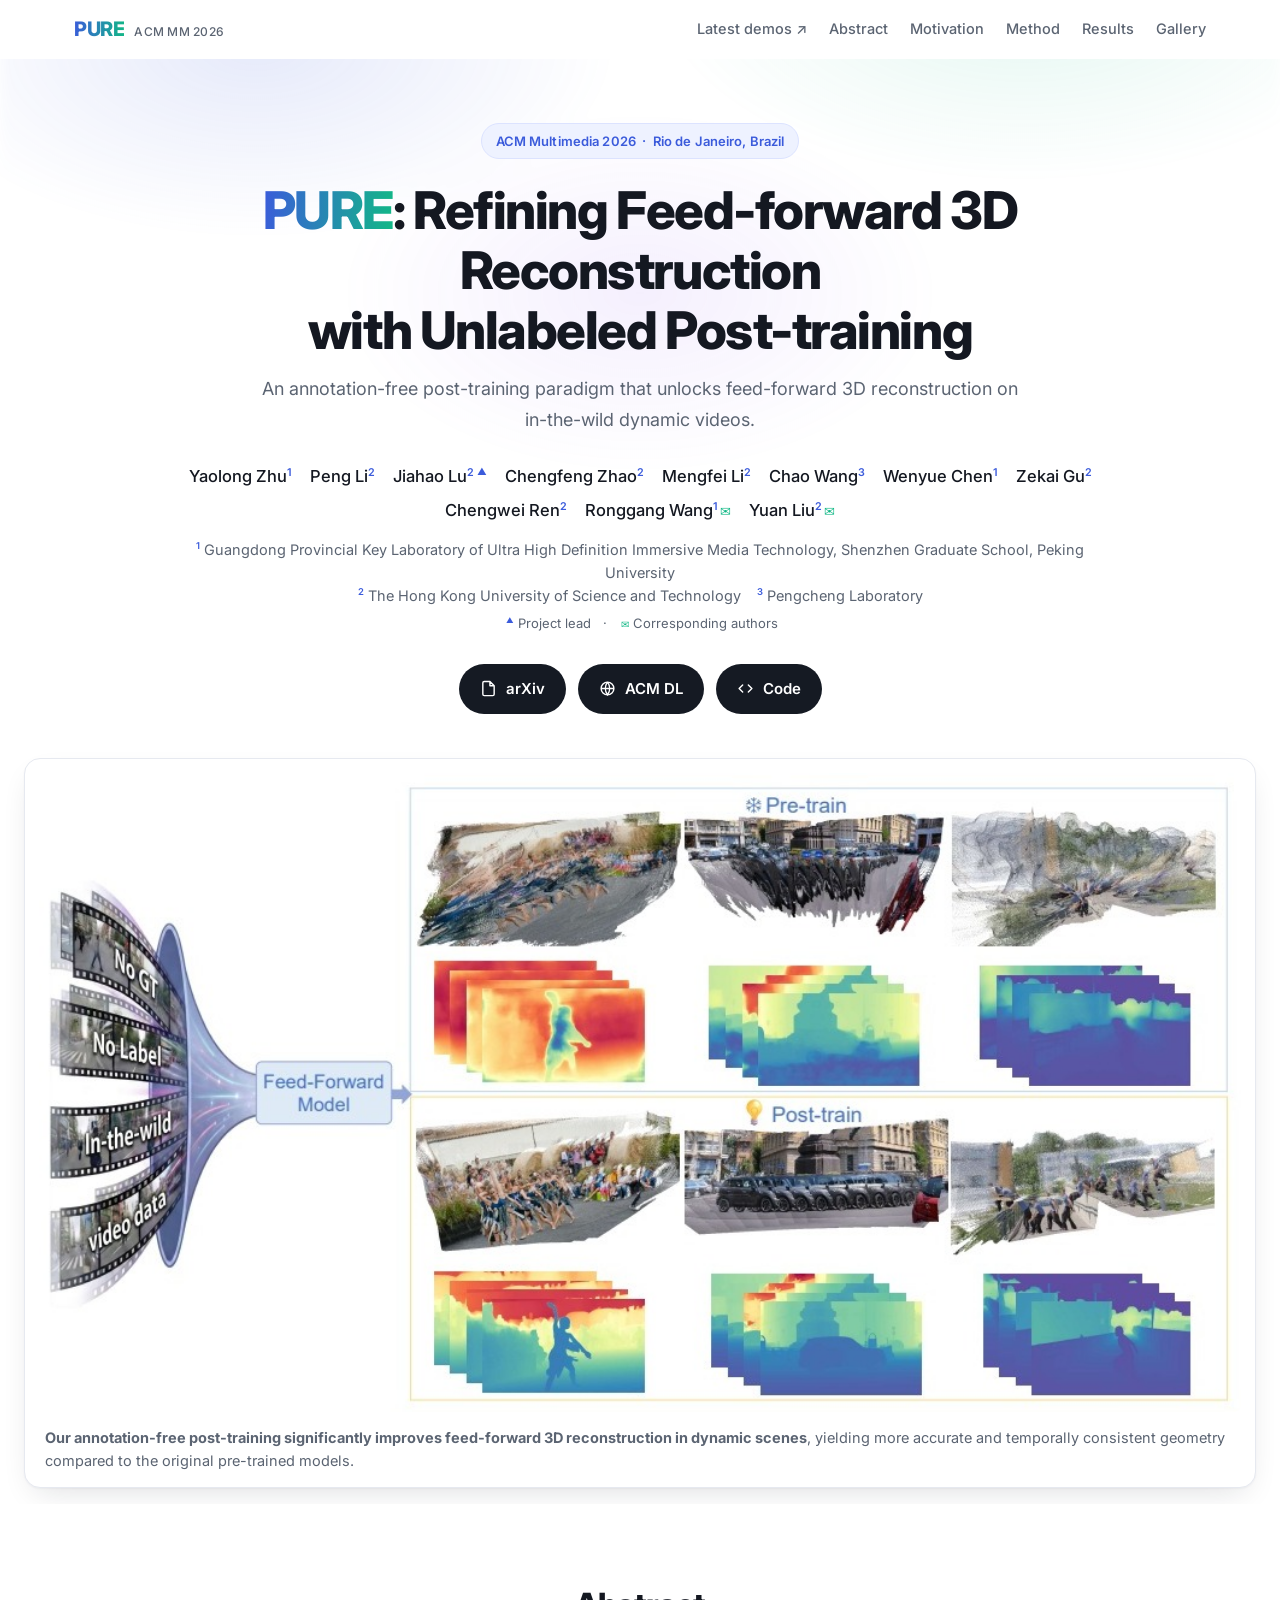
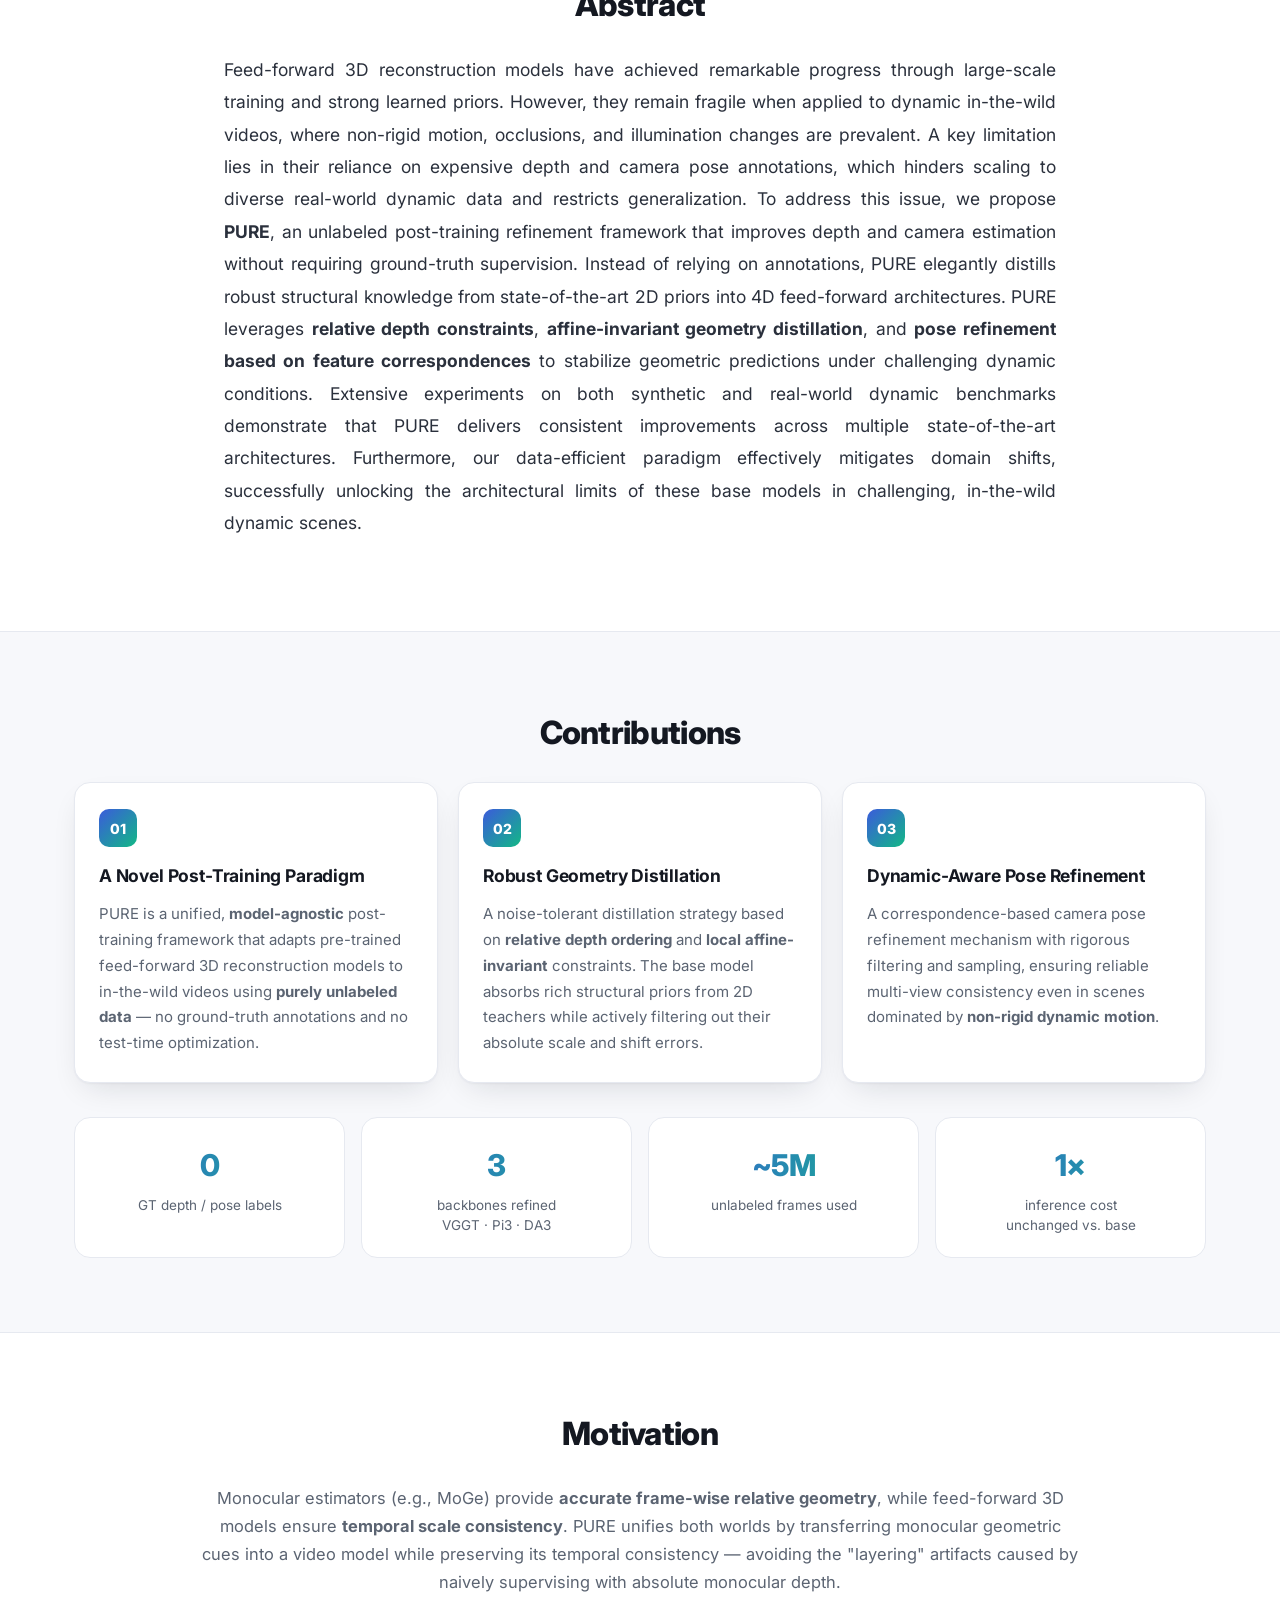
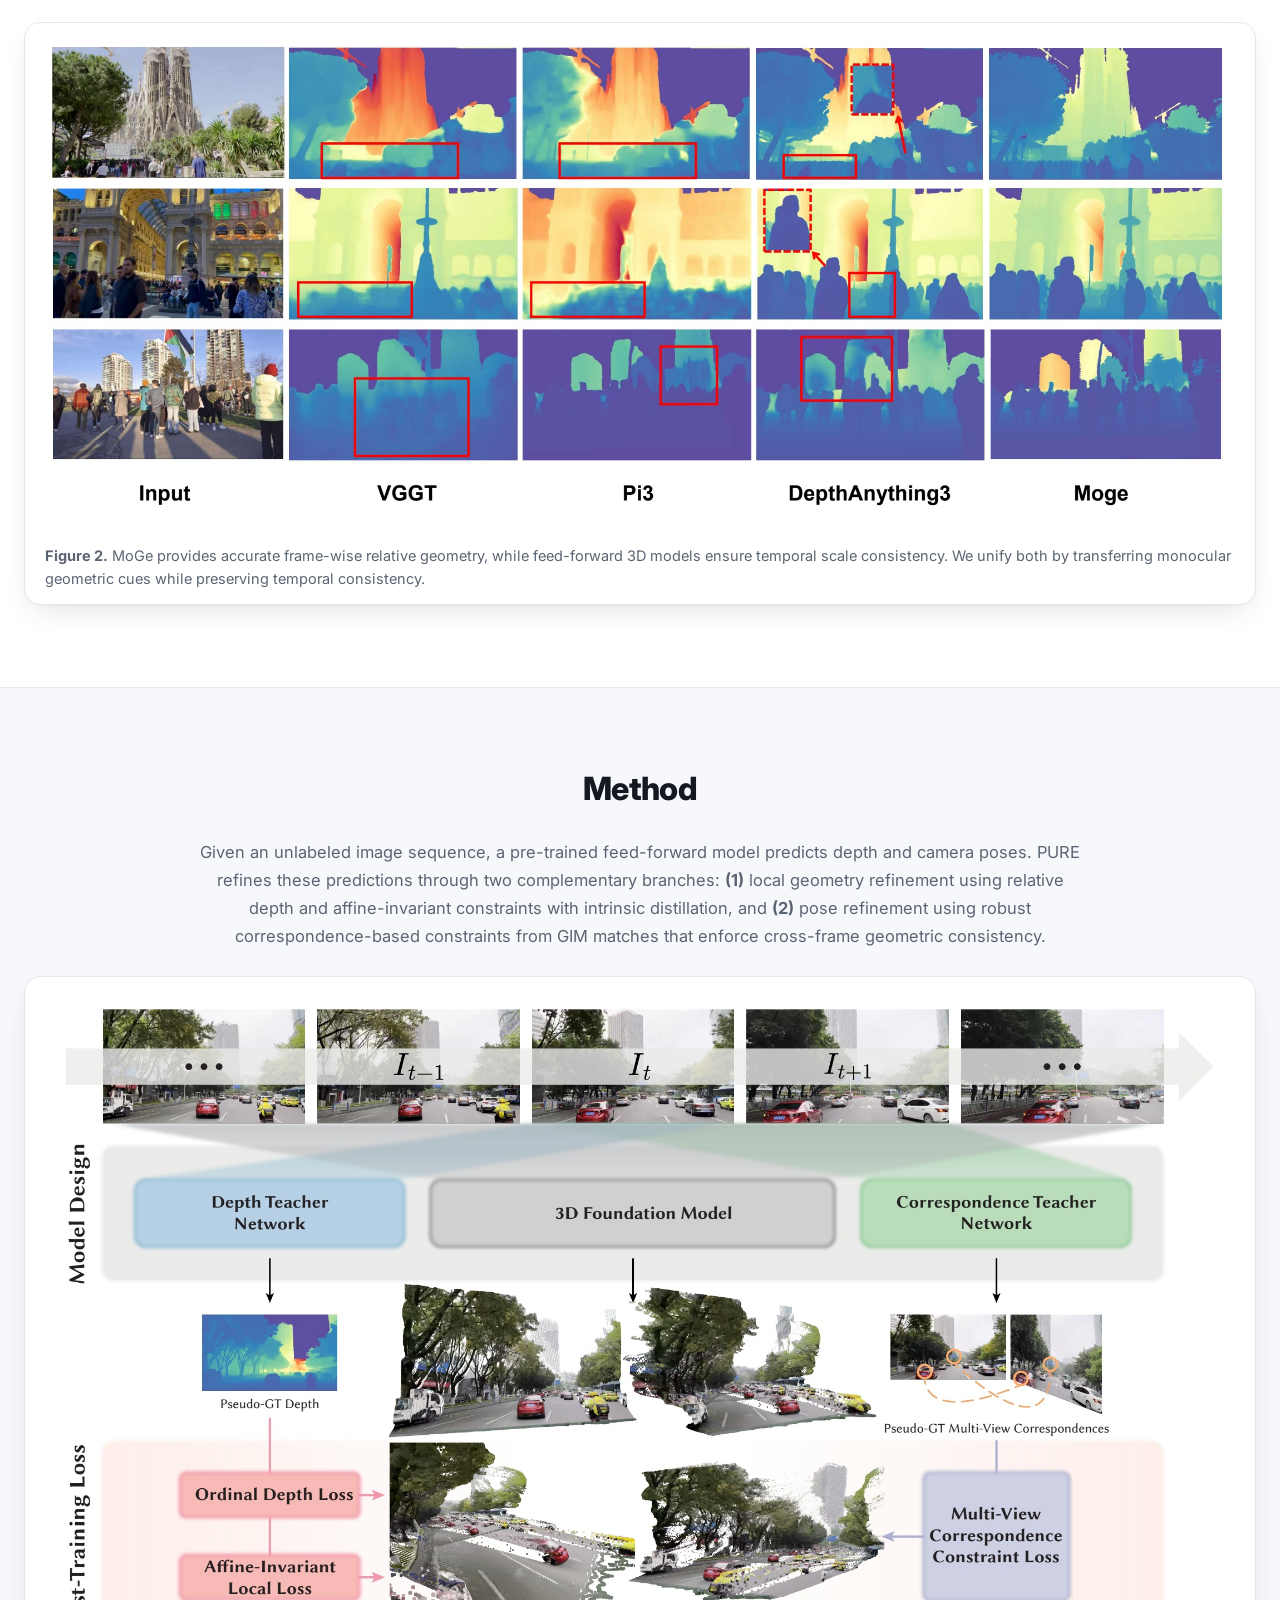
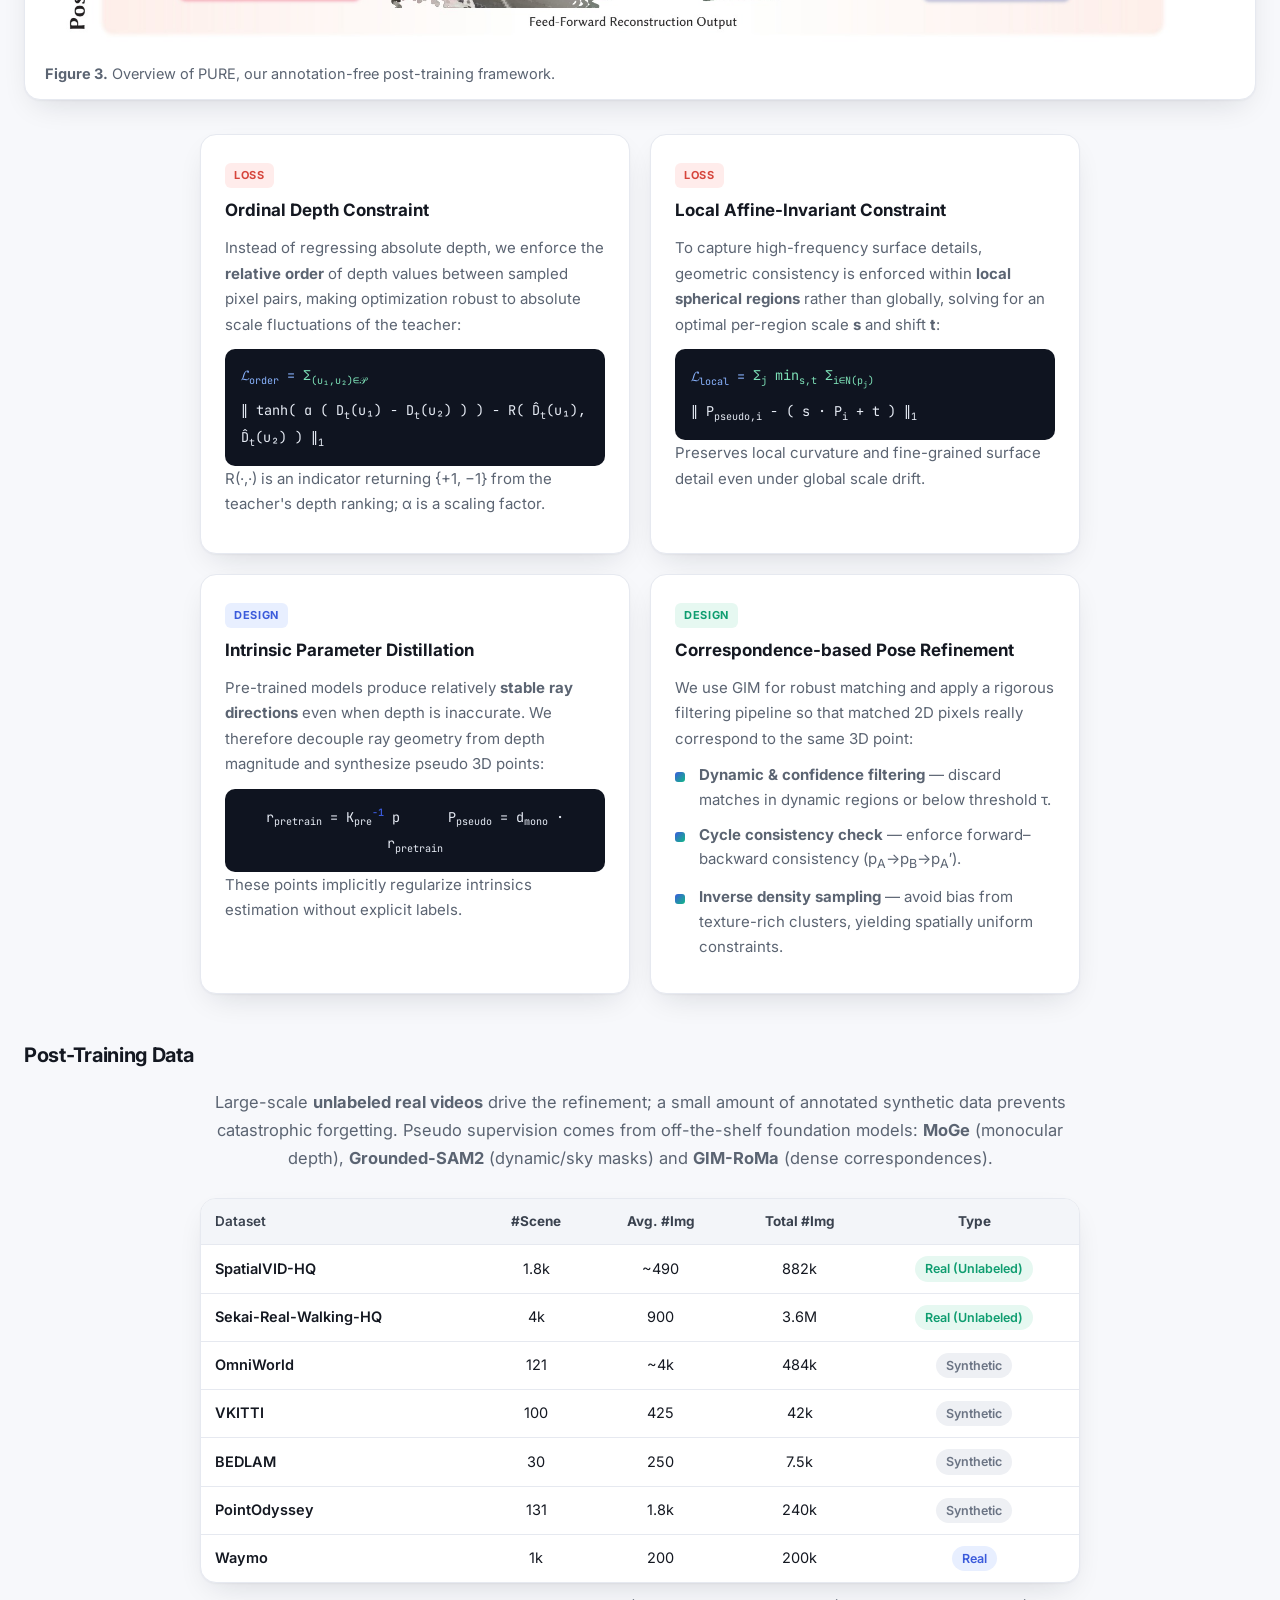
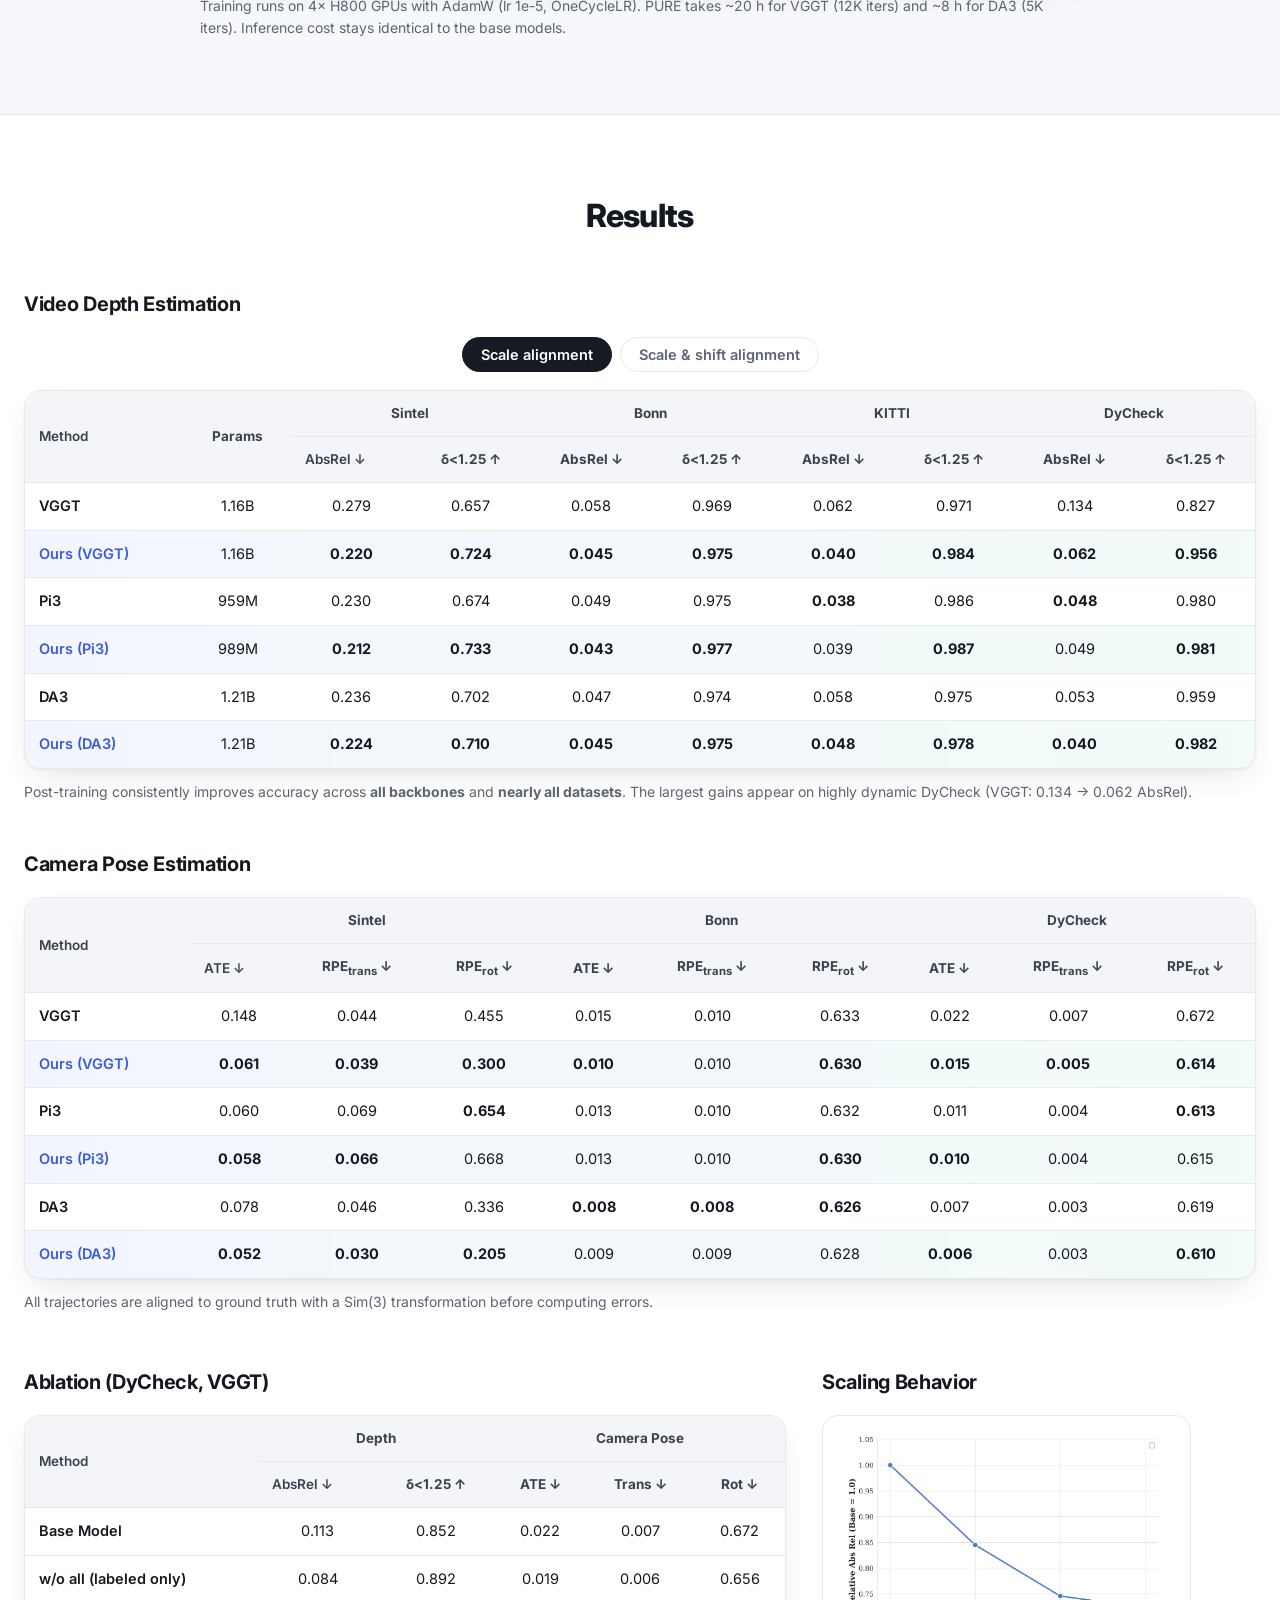
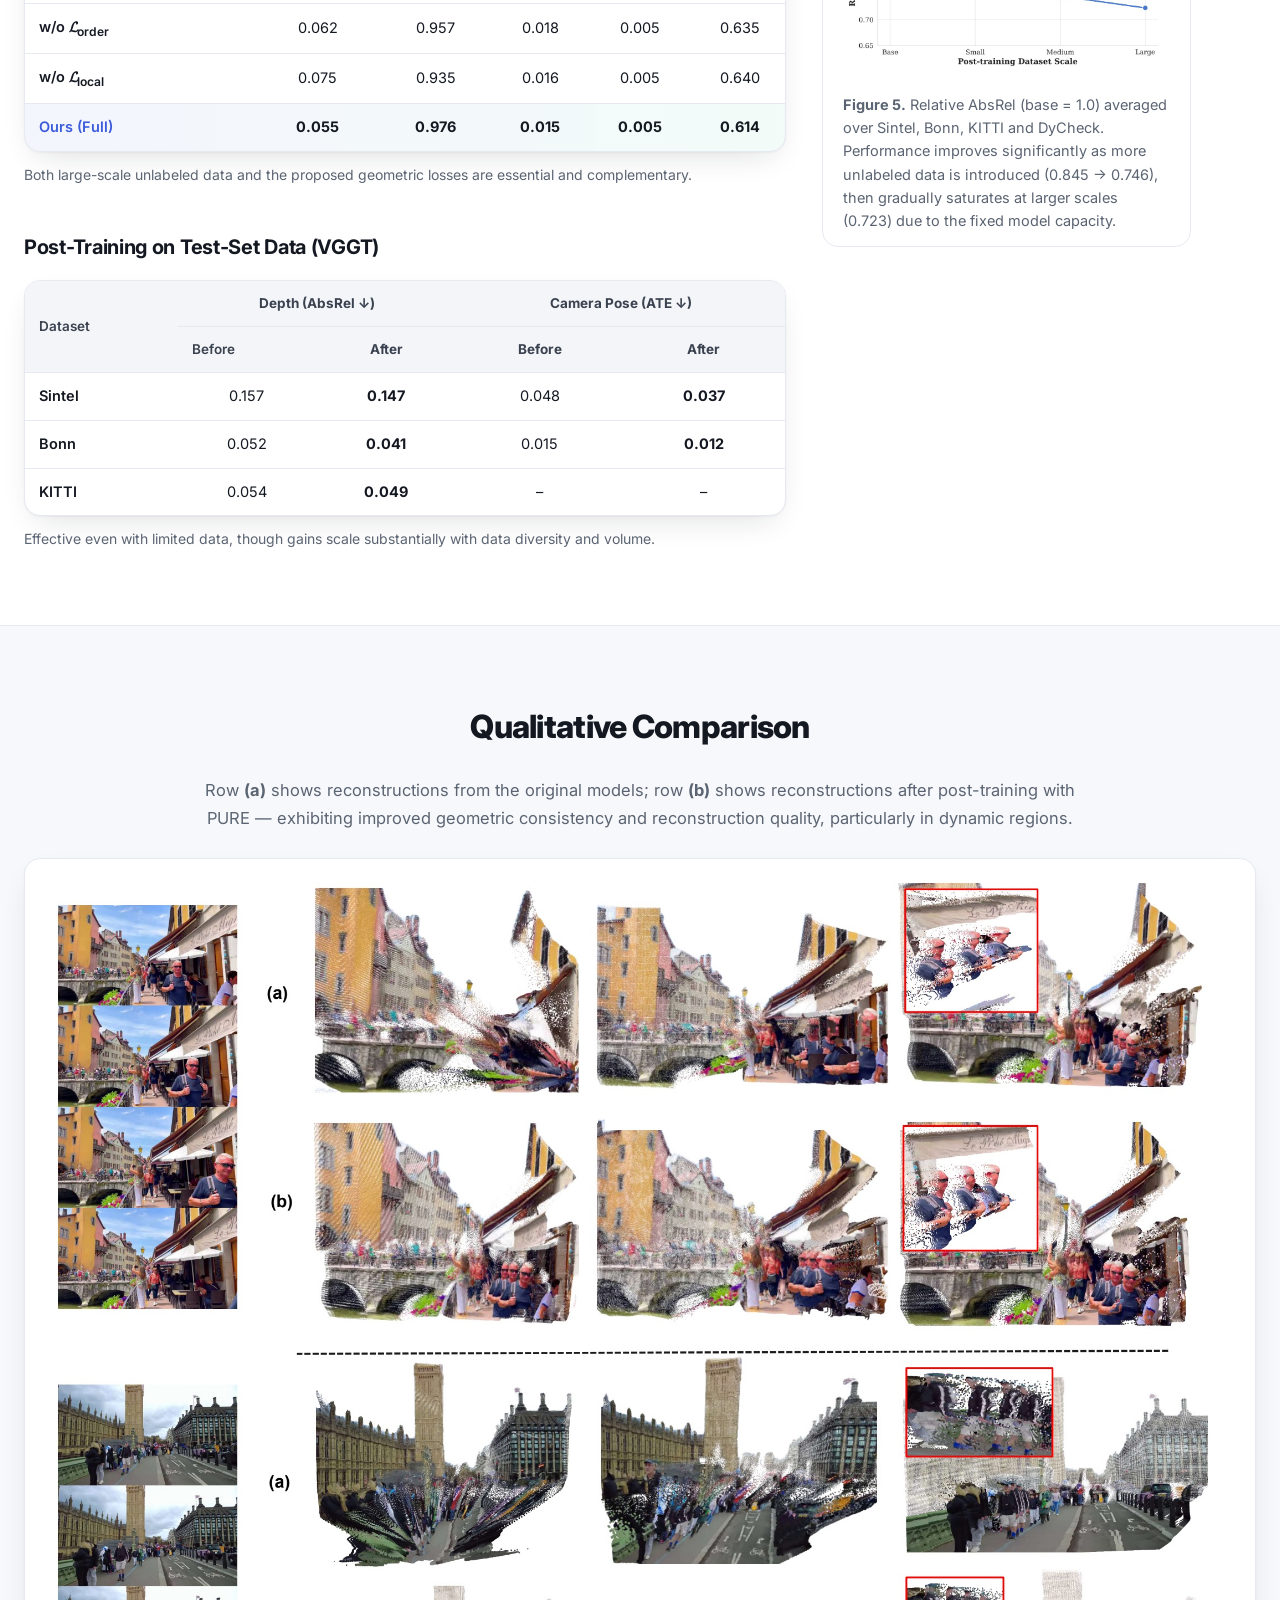
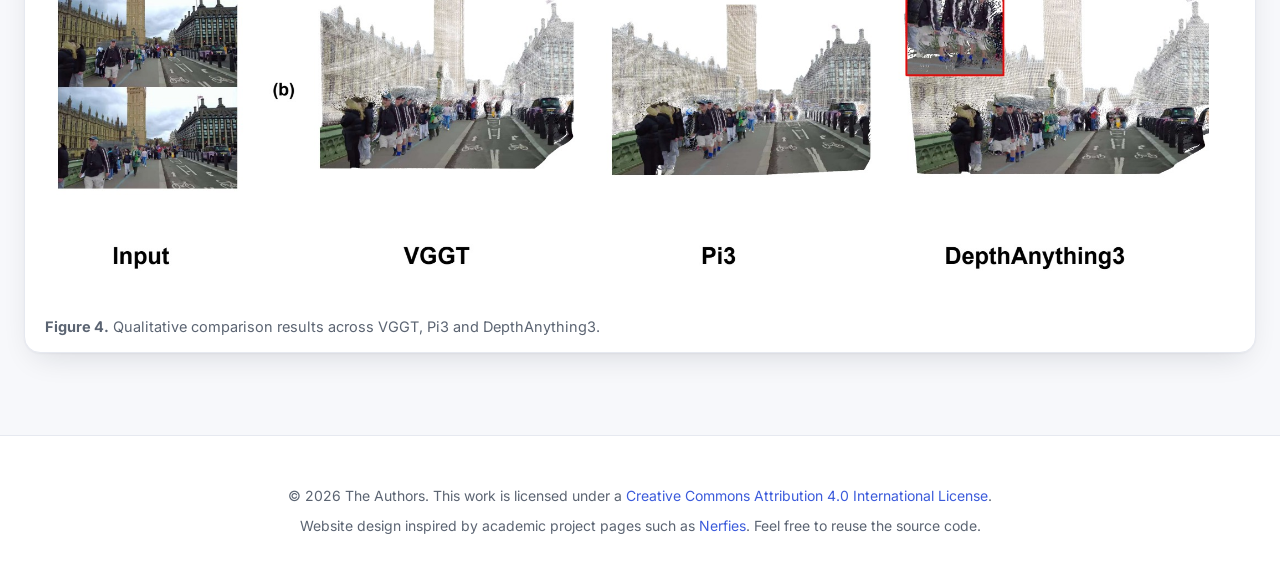
==== paper.html @ 15602527 "Refresh project page with method film and reconstruction demos" ====
<!DOCTYPE html>
<html lang="en">
<head>
<meta charset="utf-8">
<meta name="viewport" content="width=device-width, initial-scale=1">
<title>PURE: Refining Feed-forward 3D Reconstruction with Unlabeled Post-training</title>
<meta name="description" content="PURE is an annotation-free post-training framework that refines feed-forward 3D reconstruction models (VGGT, Pi3, DepthAnything3) on unlabeled in-the-wild dynamic videos. ACM MM 2026.">
<meta name="keywords" content="3D reconstruction, feed-forward, post-training, unsupervised, video depth, camera pose, VGGT, Pi3, DepthAnything3, ACM MM 2026">
<meta name="author" content="Yaolong Zhu et al.">

<meta property="og:title" content="PURE: Refining Feed-forward 3D Reconstruction with Unlabeled Post-training">
<meta property="og:description" content="Annotation-free post-training that unlocks feed-forward 3D reconstruction in the wild. ACM MM 2026.">
<meta property="og:image" content="static/images/teaser.jpg">
<meta property="og:type" content="website">
<meta name="twitter:card" content="summary_large_image">
<meta name="twitter:image" content="static/images/teaser.jpg">

<link rel="icon" href="data:image/svg+xml,<svg xmlns='http://www.w3.org/2000/svg' viewBox='0 0 100 100'><text y='.9em' font-size='90'>🧊</text></svg>">
<link rel="preconnect" href="https://fonts.googleapis.com">
<link rel="preconnect" href="https://fonts.gstatic.com" crossorigin>
<link href="https://fonts.googleapis.com/css2?family=Inter:wght@400;500;600;700;800&family=JetBrains+Mono:wght@400;500&display=swap" rel="stylesheet">
<link rel="stylesheet" href="static/css/style.css">
</head>
<body>

<header class="nav" id="nav">
  <div class="nav-inner">
    <a class="nav-brand" href="index.html"><span class="logo">PURE</span><span class="nav-venue">ACM MM 2026</span></a>
    <nav class="nav-links">
      <a href="index.html">Latest demos ↗</a>
      <a href="#abstract">Abstract</a>
      <a href="#motivation">Motivation</a>
      <a href="#method">Method</a>
      <a href="#results">Results</a>
      <a href="#gallery">Gallery</a>
    </nav>
    <button class="nav-toggle" id="navToggle" aria-label="Menu">
      <svg viewBox="0 0 24 24" width="22" height="22"><path d="M3 6h18M3 12h18M3 18h18" stroke="currentColor" stroke-width="2" stroke-linecap="round" fill="none"/></svg>
    </button>
  </div>
</header>

<main id="top">

<!-- ============ HERO ============ -->
<section class="hero">
  <div class="hero-bg" aria-hidden="true"></div>
  <div class="container">
    <div class="badge">ACM Multimedia 2026 &nbsp;·&nbsp; Rio de Janeiro, Brazil</div>
    <h1 class="title">
      <span class="title-accent">PURE</span>: Refining Feed-forward 3D Reconstruction<br class="d-md">
      with Unlabeled Post-training
    </h1>
    <p class="subtitle">An annotation-free post-training paradigm that unlocks feed-forward 3D reconstruction on in-the-wild dynamic videos.</p>

    <div class="authors">
      <span class="author"><a href="mailto:yaolongzhu25@stu.pku.edu.cn">Yaolong Zhu</a><sup>1</sup></span>
      <span class="author">Peng Li<sup>2</sup></span>
      <span class="author">Jiahao Lu<sup>2</sup><span class="lead-mark">▲</span></span>
      <span class="author">Chengfeng Zhao<sup>2</sup></span>
      <span class="author">Mengfei Li<sup>2</sup></span>
      <span class="author">Chao Wang<sup>3</sup></span>
      <span class="author">Wenyue Chen<sup>1</sup></span>
      <span class="author">Zekai Gu<sup>2</sup></span>
      <span class="author">Chengwei Ren<sup>2</sup></span>
      <span class="author">Ronggang Wang<sup>1</sup><span class="corr">✉</span></span>
      <span class="author">Yuan Liu<sup>2</sup><span class="corr">✉</span></span>
    </div>

    <div class="affiliations">
      <div><sup>1</sup> Guangdong Provincial Key Laboratory of Ultra High Definition Immersive Media Technology, Shenzhen Graduate School, Peking University</div>
      <div><sup>2</sup> The Hong Kong University of Science and Technology &nbsp;&nbsp; <sup>3</sup> Pengcheng Laboratory</div>
      <div class="corr-note"><span class="lead-mark">▲</span> Project lead &nbsp;&nbsp;·&nbsp;&nbsp; <span class="corr">✉</span> Corresponding authors</div>
    </div>

    <div class="buttons">
      <a class="btn btn-dark" href="https://arxiv.org/abs/2610.14698" target="_blank" rel="noopener">
        <svg viewBox="0 0 24 24" class="ic"><path d="M14 2H6a2 2 0 0 0-2 2v16a2 2 0 0 0 2 2h12a2 2 0 0 0 2-2V8z M14 2v6h6" fill="none" stroke="currentColor" stroke-width="2" stroke-linejoin="round"/></svg>
        arXiv
      </a>
      <a class="btn btn-dark" href="https://doi.org/10.1145/3767308.3836296" target="_blank" rel="noopener">
        <svg viewBox="0 0 24 24" class="ic"><circle cx="12" cy="12" r="9" fill="none" stroke="currentColor" stroke-width="2"/><path d="M3 12h18M12 3a15 15 0 0 1 0 18a15 15 0 0 1 0-18" fill="none" stroke="currentColor" stroke-width="2"/></svg>
        ACM DL
      </a>
      <a class="btn btn-dark" href="https://github.com/IGL-HKUST/PURE" target="_blank" rel="noopener">
        <svg viewBox="0 0 24 24" class="ic"><path d="M8 17l-5-5 5-5M16 7l5 5-5 5" fill="none" stroke="currentColor" stroke-width="2" stroke-linecap="round" stroke-linejoin="round"/></svg>
        Code
      </a>
    </div>
  </div>

  <div class="container container-wide">
    <figure class="figure zoomable">
      <img src="static/images/teaser.jpg" alt="PURE teaser: pre-train vs post-train reconstruction quality" loading="eager">
      <figcaption><b>Our annotation-free post-training significantly improves feed-forward 3D reconstruction in dynamic scenes</b>, yielding more accurate and temporally consistent geometry compared to the original pre-trained models.</figcaption>
    </figure>
  </div>
</section>

<!-- ============ ABSTRACT ============ -->
<section class="section" id="abstract">
  <div class="container container-narrow">
    <h2 class="section-title">Abstract</h2>
    <p class="abstract">
      Feed-forward 3D reconstruction models have achieved remarkable progress through large-scale training and strong learned priors.
      However, they remain fragile when applied to dynamic in-the-wild videos, where non-rigid motion, occlusions, and illumination changes are prevalent.
      A key limitation lies in their reliance on expensive depth and camera pose annotations, which hinders scaling to diverse real-world dynamic data and restricts generalization.
      To address this issue, we propose <b>PURE</b>, an unlabeled post-training refinement framework that improves depth and camera estimation without requiring ground-truth supervision.
      Instead of relying on annotations, PURE elegantly distills robust structural knowledge from state-of-the-art 2D priors into 4D feed-forward architectures.
      PURE leverages <b>relative depth constraints</b>, <b>affine-invariant geometry distillation</b>, and <b>pose refinement based on feature correspondences</b> to stabilize geometric predictions under challenging dynamic conditions.
      Extensive experiments on both synthetic and real-world dynamic benchmarks demonstrate that PURE delivers consistent improvements across multiple state-of-the-art architectures.
      Furthermore, our data-efficient paradigm effectively mitigates domain shifts, successfully unlocking the architectural limits of these base models in challenging, in-the-wild dynamic scenes.
    </p>
  </div>
</section>

<!-- ============ HIGHLIGHTS ============ -->
<section class="section section-alt">
  <div class="container">
    <h2 class="section-title">Contributions</h2>
    <div class="cards">
      <div class="card">
        <div class="card-ic">01</div>
        <h3>A Novel Post-Training Paradigm</h3>
        <p>PURE is a unified, <b>model-agnostic</b> post-training framework that adapts pre-trained feed-forward 3D reconstruction models to in-the-wild videos using <b>purely unlabeled data</b> — no ground-truth annotations and no test-time optimization.</p>
      </div>
      <div class="card">
        <div class="card-ic">02</div>
        <h3>Robust Geometry Distillation</h3>
        <p>A noise-tolerant distillation strategy based on <b>relative depth ordering</b> and <b>local affine-invariant</b> constraints. The base model absorbs rich structural priors from 2D teachers while actively filtering out their absolute scale and shift errors.</p>
      </div>
      <div class="card">
        <div class="card-ic">03</div>
        <h3>Dynamic-Aware Pose Refinement</h3>
        <p>A correspondence-based camera pose refinement mechanism with rigorous filtering and sampling, ensuring reliable multi-view consistency even in scenes dominated by <b>non-rigid dynamic motion</b>.</p>
      </div>
    </div>

    <div class="stats">
      <div class="stat"><div class="stat-num">0</div><div class="stat-lbl">GT depth / pose labels</div></div>
      <div class="stat"><div class="stat-num">3</div><div class="stat-lbl">backbones refined<br><span class="muted">VGGT · Pi3 · DA3</span></div></div>
      <div class="stat"><div class="stat-num">~5M</div><div class="stat-lbl">unlabeled frames used</div></div>
      <div class="stat"><div class="stat-num">1×</div><div class="stat-lbl">inference cost<br><span class="muted">unchanged vs. base</span></div></div>
    </div>
  </div>
</section>

<!-- ============ MOTIVATION ============ -->
<section class="section" id="motivation">
  <div class="container container-wide">
    <h2 class="section-title">Motivation</h2>
    <p class="lead container-narrow">
      Monocular estimators (e.g., MoGe) provide <b>accurate frame-wise relative geometry</b>, while feed-forward 3D models ensure <b>temporal scale consistency</b>.
      PURE unifies both worlds by transferring monocular geometric cues into a video model while preserving its temporal consistency —
      avoiding the "layering" artifacts caused by naively supervising with absolute monocular depth.
    </p>
    <figure class="figure zoomable">
      <img src="static/images/motivation.jpg" alt="Comparison of frame-wise geometry from MoGe and feed-forward models" loading="lazy">
      <figcaption><b>Figure 2.</b> MoGe provides accurate frame-wise relative geometry, while feed-forward 3D models ensure temporal scale consistency. We unify both by transferring monocular geometric cues while preserving temporal consistency.</figcaption>
    </figure>
  </div>
</section>

<!-- ============ METHOD ============ -->
<section class="section section-alt" id="method">
  <div class="container container-wide">
    <h2 class="section-title">Method</h2>
    <p class="lead container-narrow">
      Given an unlabeled image sequence, a pre-trained feed-forward model predicts depth and camera poses.
      PURE refines these predictions through two complementary branches: <b>(1)</b> local geometry refinement using relative depth and
      affine-invariant constraints with intrinsic distillation, and <b>(2)</b> pose refinement using robust correspondence-based
      constraints from GIM matches that enforce cross-frame geometric consistency.
    </p>
    <figure class="figure zoomable">
      <img src="static/images/pipeline.jpg" alt="PURE framework overview" loading="lazy">
      <figcaption><b>Figure 3.</b> Overview of PURE, our annotation-free post-training framework.</figcaption>
    </figure>

    <div class="method-grid container-narrow">
      <div class="mbox">
        <div class="mtag mtag-red">Loss</div>
        <h3>Ordinal Depth Constraint</h3>
        <p>Instead of regressing absolute depth, we enforce the <b>relative order</b> of depth values between sampled pixel pairs, making optimization robust to absolute scale fluctuations of the teacher:</p>
        <div class="eq">
          <span class="eq-l">𝓛<sub>order</sub> =</span>
          <span class="eq-sum">Σ<sub>(u₁,u₂)∈𝒫</sub></span>
          <span class="eq-b">‖ tanh( α ( D<sub>t</sub>(u₁) − D<sub>t</sub>(u₂) ) ) − R( D̂<sub>t</sub>(u₁), D̂<sub>t</sub>(u₂) ) ‖<sub>1</sub></span>
        </div>
        <p class="note">R(·,·) is an indicator returning {+1, −1} from the teacher's depth ranking; α is a scaling factor.</p>
      </div>

      <div class="mbox">
        <div class="mtag mtag-red">Loss</div>
        <h3>Local Affine-Invariant Constraint</h3>
        <p>To capture high-frequency surface details, geometric consistency is enforced within <b>local spherical regions</b> rather than globally, solving for an optimal per-region scale <b>s</b> and shift <b>t</b>:</p>
        <div class="eq">
          <span class="eq-l">𝓛<sub>local</sub> =</span>
          <span class="eq-sum">Σ<sub>j</sub> min<sub>s,t</sub> Σ<sub>i∈N(p<sub>j</sub>)</sub></span>
          <span class="eq-b">‖ P<sub>pseudo,i</sub> − ( s · P<sub>i</sub> + t ) ‖<sub>1</sub></span>
        </div>
        <p class="note">Preserves local curvature and fine-grained surface detail even under global scale drift.</p>
      </div>

      <div class="mbox">
        <div class="mtag mtag-blue">Design</div>
        <h3>Intrinsic Parameter Distillation</h3>
        <p>Pre-trained models produce relatively <b>stable ray directions</b> even when depth is inaccurate. We therefore decouple ray geometry from depth magnitude and synthesize pseudo 3D points:</p>
        <div class="eq eq-center">
          <span>r<sub>pretrain</sub> = K<sub>pre</sub><sup>−1</sup> p &nbsp;&nbsp;&nbsp;&nbsp; P<sub>pseudo</sub> = d<sub>mono</sub> · r<sub>pretrain</sub></span>
        </div>
        <p class="note">These points implicitly regularize intrinsics estimation without explicit labels.</p>
      </div>

      <div class="mbox">
        <div class="mtag mtag-green">Design</div>
        <h3>Correspondence-based Pose Refinement</h3>
        <p>We use GIM for robust matching and apply a rigorous filtering pipeline so that matched 2D pixels really correspond to the same 3D point:</p>
        <ul class="ticks">
          <li><b>Dynamic &amp; confidence filtering</b> — discard matches in dynamic regions or below threshold τ.</li>
          <li><b>Cycle consistency check</b> — enforce forward–backward consistency (p<sub>A</sub>→p<sub>B</sub>→p<sub>A</sub>′).</li>
          <li><b>Inverse density sampling</b> — avoid bias from texture-rich clusters, yielding spatially uniform constraints.</li>
        </ul>
      </div>
    </div>

    <h3 class="sub-title container-narrow">Post-Training Data</h3>
    <p class="lead container-narrow">Large-scale <b>unlabeled real videos</b> drive the refinement; a small amount of annotated synthetic data prevents catastrophic forgetting. Pseudo supervision comes from off-the-shelf foundation models: <b>MoGe</b> (monocular depth), <b>Grounded-SAM2</b> (dynamic/sky masks) and <b>GIM-RoMa</b> (dense correspondences).</p>
    <div class="table-wrap container-narrow">
      <table class="tbl">
        <thead><tr><th>Dataset</th><th>#Scene</th><th>Avg. #Img</th><th>Total #Img</th><th>Type</th></tr></thead>
        <tbody>
          <tr><td>SpatialVID-HQ</td><td>1.8k</td><td>~490</td><td>882k</td><td><span class="pill pill-green">Real (Unlabeled)</span></td></tr>
          <tr><td>Sekai-Real-Walking-HQ</td><td>4k</td><td>900</td><td>3.6M</td><td><span class="pill pill-green">Real (Unlabeled)</span></td></tr>
          <tr><td>OmniWorld</td><td>121</td><td>~4k</td><td>484k</td><td><span class="pill">Synthetic</span></td></tr>
          <tr><td>VKITTI</td><td>100</td><td>425</td><td>42k</td><td><span class="pill">Synthetic</span></td></tr>
          <tr><td>BEDLAM</td><td>30</td><td>250</td><td>7.5k</td><td><span class="pill">Synthetic</span></td></tr>
          <tr><td>PointOdyssey</td><td>131</td><td>1.8k</td><td>240k</td><td><span class="pill">Synthetic</span></td></tr>
          <tr><td>Waymo</td><td>1k</td><td>200</td><td>200k</td><td><span class="pill pill-blue">Real</span></td></tr>
        </tbody>
      </table>
    </div>
    <p class="note container-narrow">Training runs on 4× H800 GPUs with AdamW (lr 1e-5, OneCycleLR). PURE takes ~20 h for VGGT (12K iters) and ~8 h for DA3 (5K iters). Inference cost stays identical to the base models.</p>
  </div>
</section>

<!-- ============ RESULTS ============ -->
<section class="section" id="results">
  <div class="container container-wide">
    <h2 class="section-title">Results</h2>

    <h3 class="sub-title">Video Depth Estimation</h3>
    <div class="tabs" role="tablist">
      <button class="tab active" data-target="tab-scale" role="tab">Scale alignment</button>
      <button class="tab" data-target="tab-scaleshift" role="tab">Scale &amp; shift alignment</button>
    </div>

    <div class="table-wrap tabpanel active" id="tab-scale">
      <table class="tbl tbl-res">
        <thead>
          <tr><th rowspan="2">Method</th><th rowspan="2">Params</th><th colspan="2">Sintel</th><th colspan="2">Bonn</th><th colspan="2">KITTI</th><th colspan="2">DyCheck</th></tr>
          <tr><th>AbsRel ↓</th><th>δ&lt;1.25 ↑</th><th>AbsRel ↓</th><th>δ&lt;1.25 ↑</th><th>AbsRel ↓</th><th>δ&lt;1.25 ↑</th><th>AbsRel ↓</th><th>δ&lt;1.25 ↑</th></tr>
        </thead>
        <tbody>
          <tr><td>VGGT</td><td>1.16B</td><td>0.279</td><td>0.657</td><td>0.058</td><td>0.969</td><td>0.062</td><td>0.971</td><td>0.134</td><td>0.827</td></tr>
          <tr class="ours"><td>Ours (VGGT)</td><td>1.16B</td><td><b>0.220</b></td><td><b>0.724</b></td><td><b>0.045</b></td><td><b>0.975</b></td><td><b>0.040</b></td><td><b>0.984</b></td><td><b>0.062</b></td><td><b>0.956</b></td></tr>
          <tr><td>Pi3</td><td>959M</td><td>0.230</td><td>0.674</td><td>0.049</td><td>0.975</td><td><b>0.038</b></td><td>0.986</td><td><b>0.048</b></td><td>0.980</td></tr>
          <tr class="ours"><td>Ours (Pi3)</td><td>989M</td><td><b>0.212</b></td><td><b>0.733</b></td><td><b>0.043</b></td><td><b>0.977</b></td><td>0.039</td><td><b>0.987</b></td><td>0.049</td><td><b>0.981</b></td></tr>
          <tr><td>DA3</td><td>1.21B</td><td>0.236</td><td>0.702</td><td>0.047</td><td>0.974</td><td>0.058</td><td>0.975</td><td>0.053</td><td>0.959</td></tr>
          <tr class="ours"><td>Ours (DA3)</td><td>1.21B</td><td><b>0.224</b></td><td><b>0.710</b></td><td><b>0.045</b></td><td><b>0.975</b></td><td><b>0.048</b></td><td><b>0.978</b></td><td><b>0.040</b></td><td><b>0.982</b></td></tr>
        </tbody>
      </table>
    </div>

    <div class="table-wrap tabpanel" id="tab-scaleshift">
      <table class="tbl tbl-res">
        <thead>
          <tr><th rowspan="2">Method</th><th rowspan="2">Params</th><th colspan="2">Sintel</th><th colspan="2">Bonn</th><th colspan="2">KITTI</th><th colspan="2">DyCheck</th></tr>
          <tr><th>AbsRel ↓</th><th>δ&lt;1.25 ↑</th><th>AbsRel ↓</th><th>δ&lt;1.25 ↑</th><th>AbsRel ↓</th><th>δ&lt;1.25 ↑</th><th>AbsRel ↓</th><th>δ&lt;1.25 ↑</th></tr>
        </thead>
        <tbody>
          <tr><td>VGGT</td><td>1.16B</td><td>0.215</td><td>0.704</td><td>0.050</td><td>0.971</td><td>0.053</td><td>0.969</td><td>0.113</td><td>0.852</td></tr>
          <tr class="ours"><td>Ours (VGGT)</td><td>1.16B</td><td><b>0.178</b></td><td><b>0.741</b></td><td><b>0.043</b></td><td><b>0.976</b></td><td><b>0.038</b></td><td><b>0.984</b></td><td><b>0.055</b></td><td><b>0.976</b></td></tr>
          <tr><td>Pi3</td><td>959M</td><td>0.210</td><td>0.726</td><td>0.044</td><td>0.975</td><td><b>0.037</b></td><td>0.986</td><td>0.042</td><td>0.979</td></tr>
          <tr class="ours"><td>Ours (Pi3)</td><td>989M</td><td><b>0.195</b></td><td><b>0.750</b></td><td><b>0.038</b></td><td><b>0.977</b></td><td>0.038</td><td><b>0.987</b></td><td><b>0.040</b></td><td><b>0.980</b></td></tr>
          <tr><td>DA3</td><td>1.21B</td><td>0.173</td><td>0.730</td><td>0.046</td><td>0.974</td><td>0.053</td><td>0.974</td><td>0.044</td><td>0.974</td></tr>
          <tr class="ours"><td>Ours (DA3)</td><td>1.21B</td><td><b>0.156</b></td><td><b>0.743</b></td><td><b>0.043</b></td><td><b>0.976</b></td><td><b>0.045</b></td><td><b>0.978</b></td><td><b>0.036</b></td><td><b>0.983</b></td></tr>
        </tbody>
      </table>
    </div>
    <p class="note">Post-training consistently improves accuracy across <b>all backbones</b> and <b>nearly all datasets</b>. The largest gains appear on highly dynamic DyCheck (VGGT: 0.134 → 0.062 AbsRel).</p>

    <h3 class="sub-title">Camera Pose Estimation</h3>
    <div class="table-wrap">
      <table class="tbl tbl-res">
        <thead>
          <tr><th rowspan="2">Method</th><th colspan="3">Sintel</th><th colspan="3">Bonn</th><th colspan="3">DyCheck</th></tr>
          <tr><th>ATE ↓</th><th>RPE<sub>trans</sub> ↓</th><th>RPE<sub>rot</sub> ↓</th><th>ATE ↓</th><th>RPE<sub>trans</sub> ↓</th><th>RPE<sub>rot</sub> ↓</th><th>ATE ↓</th><th>RPE<sub>trans</sub> ↓</th><th>RPE<sub>rot</sub> ↓</th></tr>
        </thead>
        <tbody>
          <tr><td>VGGT</td><td>0.148</td><td>0.044</td><td>0.455</td><td>0.015</td><td>0.010</td><td>0.633</td><td>0.022</td><td>0.007</td><td>0.672</td></tr>
          <tr class="ours"><td>Ours (VGGT)</td><td><b>0.061</b></td><td><b>0.039</b></td><td><b>0.300</b></td><td><b>0.010</b></td><td>0.010</td><td><b>0.630</b></td><td><b>0.015</b></td><td><b>0.005</b></td><td><b>0.614</b></td></tr>
          <tr><td>Pi3</td><td>0.060</td><td>0.069</td><td><b>0.654</b></td><td>0.013</td><td>0.010</td><td>0.632</td><td>0.011</td><td>0.004</td><td><b>0.613</b></td></tr>
          <tr class="ours"><td>Ours (Pi3)</td><td><b>0.058</b></td><td><b>0.066</b></td><td>0.668</td><td>0.013</td><td>0.010</td><td><b>0.630</b></td><td><b>0.010</b></td><td>0.004</td><td>0.615</td></tr>
          <tr><td>DA3</td><td>0.078</td><td>0.046</td><td>0.336</td><td><b>0.008</b></td><td><b>0.008</b></td><td><b>0.626</b></td><td>0.007</td><td>0.003</td><td>0.619</td></tr>
          <tr class="ours"><td>Ours (DA3)</td><td><b>0.052</b></td><td><b>0.030</b></td><td><b>0.205</b></td><td>0.009</td><td>0.009</td><td>0.628</td><td><b>0.006</b></td><td>0.003</td><td><b>0.610</b></td></tr>
        </tbody>
      </table>
    </div>
    <p class="note">All trajectories are aligned to ground truth with a Sim(3) transformation before computing errors.</p>

    <div class="two-col">
      <div>
        <h3 class="sub-title">Ablation (DyCheck, VGGT)</h3>
        <div class="table-wrap">
          <table class="tbl tbl-res">
            <thead>
              <tr><th rowspan="2">Method</th><th colspan="2">Depth</th><th colspan="3">Camera Pose</th></tr>
              <tr><th>AbsRel ↓</th><th>δ&lt;1.25 ↑</th><th>ATE ↓</th><th>Trans ↓</th><th>Rot ↓</th></tr>
            </thead>
            <tbody>
              <tr><td>Base Model</td><td>0.113</td><td>0.852</td><td>0.022</td><td>0.007</td><td>0.672</td></tr>
              <tr><td>w/o all (labeled only)</td><td>0.084</td><td>0.892</td><td>0.019</td><td>0.006</td><td>0.656</td></tr>
              <tr><td>w/o 𝓛<sub>order</sub></td><td>0.062</td><td>0.957</td><td>0.018</td><td>0.005</td><td>0.635</td></tr>
              <tr><td>w/o 𝓛<sub>local</sub></td><td>0.075</td><td>0.935</td><td>0.016</td><td>0.005</td><td>0.640</td></tr>
              <tr class="ours"><td>Ours (Full)</td><td><b>0.055</b></td><td><b>0.976</b></td><td><b>0.015</b></td><td><b>0.005</b></td><td><b>0.614</b></td></tr>
            </tbody>
          </table>
        </div>
        <p class="note">Both large-scale unlabeled data and the proposed geometric losses are essential and complementary.</p>

        <h3 class="sub-title">Post-Training on Test-Set Data (VGGT)</h3>
        <div class="table-wrap">
          <table class="tbl tbl-res">
            <thead>
              <tr><th rowspan="2">Dataset</th><th colspan="2">Depth (AbsRel ↓)</th><th colspan="2">Camera Pose (ATE ↓)</th></tr>
              <tr><th>Before</th><th>After</th><th>Before</th><th>After</th></tr>
            </thead>
            <tbody>
              <tr><td>Sintel</td><td>0.157</td><td><b>0.147</b></td><td>0.048</td><td><b>0.037</b></td></tr>
              <tr><td>Bonn</td><td>0.052</td><td><b>0.041</b></td><td>0.015</td><td><b>0.012</b></td></tr>
              <tr><td>KITTI</td><td>0.054</td><td><b>0.049</b></td><td>–</td><td>–</td></tr>
            </tbody>
          </table>
        </div>
        <p class="note">Effective even with limited data, though gains scale substantially with data diversity and volume.</p>
      </div>

      <div>
        <h3 class="sub-title">Scaling Behavior</h3>
        <figure class="figure zoomable figure-plain">
          <img src="static/images/scaling.jpg" alt="Scaling behavior with increasing post-training data" loading="lazy">
          <figcaption><b>Figure 5.</b> Relative AbsRel (base = 1.0) averaged over Sintel, Bonn, KITTI and DyCheck. Performance improves significantly as more unlabeled data is introduced (0.845 → 0.746), then gradually saturates at larger scales (0.723) due to the fixed model capacity.</figcaption>
        </figure>
      </div>
    </div>
  </div>
</section>

<!-- ============ GALLERY ============ -->
<section class="section section-alt" id="gallery">
  <div class="container container-wide">
    <h2 class="section-title">Qualitative Comparison</h2>
    <p class="lead container-narrow">Row <b>(a)</b> shows reconstructions from the original models; row <b>(b)</b> shows reconstructions after post-training with PURE — exhibiting improved geometric consistency and reconstruction quality, particularly in dynamic regions.</p>
    <figure class="figure zoomable">
      <img src="static/images/qualitative.jpg" alt="Qualitative comparison before and after PURE post-training" loading="lazy">
      <figcaption><b>Figure 4.</b> Qualitative comparison results across VGGT, Pi3 and DepthAnything3.</figcaption>
    </figure>
  </div>
</section>

</main>

<footer class="footer">
  <div class="container container-narrow">
    <p>
      &copy; 2026 The Authors. This work is licensed under a
      <a href="https://creativecommons.org/licenses/by/4.0/" target="_blank" rel="noopener">Creative Commons Attribution 4.0 International License</a>.
    </p>
    <p class="muted">Website design inspired by academic project pages such as <a href="https://nerfies.github.io/" target="_blank" rel="noopener">Nerfies</a>. Feel free to reuse the source code.</p>
  </div>
</footer>

<div class="lightbox" id="lightbox" role="dialog" aria-hidden="true">
  <button class="lb-close" id="lbClose" aria-label="Close">&times;</button>
  <img id="lbImg" src="" alt="">
</div>

<script src="static/js/main.js"></script>
</body>
</html>
---- static/css/style.css ----
:root{
  --bg:#ffffff;
  --bg-alt:#f7f8fb;
  --text:#141821;
  --muted:#5b6472;
  --line:#e6e9f0;
  --accent:#3b5bdb;
  --accent-2:#12b886;
  --accent-soft:#eef2ff;
  --radius:16px;
  --shadow:0 1px 2px rgba(16,24,40,.04),0 12px 32px -12px rgba(16,24,40,.16);
  --maxw:1180px;
}

*{box-sizing:border-box}
html{scroll-behavior:smooth;scroll-padding-top:80px}
body{
  margin:0;background:var(--bg);color:var(--text);
  font-family:'Inter',-apple-system,BlinkMacSystemFont,'Segoe UI',Roboto,'Helvetica Neue',Arial,'PingFang SC','Microsoft YaHei',sans-serif;
  font-size:17px;line-height:1.7;-webkit-font-smoothing:antialiased;
}
a{color:var(--accent);text-decoration:none}
a:hover{text-decoration:underline}
img{max-width:100%;display:block}
sup{font-size:.65em;font-weight:600;color:var(--accent)}

.container{width:100%;max-width:var(--maxw);margin:0 auto;padding:0 24px}
.container-narrow{max-width:880px}
.container-wide{max-width:1320px}
.muted{color:var(--muted)}

/* ---------- NAV ---------- */
.nav{
  position:sticky;top:0;z-index:60;background:rgba(255,255,255,.82);
  backdrop-filter:saturate(160%) blur(12px);border-bottom:1px solid transparent;
  transition:border-color .2s ease, box-shadow .2s ease;
}
.nav.scrolled{border-color:var(--line);box-shadow:0 1px 12px rgba(16,24,40,.05)}
.nav-inner{max-width:var(--maxw);margin:0 auto;padding:12px 24px;display:flex;align-items:center;gap:20px}
.nav-brand{display:flex;align-items:baseline;gap:10px;text-decoration:none!important}
.logo{font-weight:800;letter-spacing:-.02em;font-size:20px;color:var(--text);
  background:linear-gradient(95deg,var(--accent),var(--accent-2));-webkit-background-clip:text;background-clip:text;-webkit-text-fill-color:transparent}
.nav-venue{font-size:12px;color:var(--muted);font-weight:500;letter-spacing:.02em}
.nav-links{margin-left:auto;display:flex;gap:22px}
.nav-links a{color:var(--muted);font-size:14.5px;font-weight:500;text-decoration:none}
.nav-links a:hover{color:var(--text)}
.nav-toggle{display:none;background:none;border:0;color:var(--text);cursor:pointer;margin-left:auto;padding:6px}

/* ---------- HERO ---------- */
.hero{position:relative;padding:64px 0 8px;text-align:center;overflow:hidden}
.hero-bg{
  position:absolute;inset:-200px 0 auto 0;height:620px;z-index:-1;
  background:
    radial-gradient(600px 320px at 20% 30%, rgba(59,91,219,.13), transparent 60%),
    radial-gradient(620px 330px at 80% 20%, rgba(18,184,134,.12), transparent 60%),
    radial-gradient(500px 300px at 50% 70%, rgba(124,58,237,.08), transparent 60%);
  filter:blur(6px);
}
.badge{
  display:inline-block;padding:6px 14px;border-radius:999px;background:var(--accent-soft);
  color:var(--accent);font-size:13px;font-weight:600;letter-spacing:.01em;border:1px solid #dce3ff;
}
.title{
  margin:22px auto 14px;max-width:1000px;font-size:clamp(30px,4.4vw,52px);line-height:1.15;
  font-weight:800;letter-spacing:-.028em;
}
.title-accent{background:linear-gradient(95deg,var(--accent),var(--accent-2));-webkit-background-clip:text;background-clip:text;-webkit-text-fill-color:transparent}
.subtitle{max-width:760px;margin:0 auto 26px;color:var(--muted);font-size:18px}

.authors{display:flex;flex-wrap:wrap;justify-content:center;gap:6px 18px;margin:0 auto 14px;max-width:920px}
.author{font-size:16.5px;font-weight:500}
.author a{color:var(--text)}
.author a:hover{color:var(--accent)}
.corr{color:var(--accent-2);font-size:.8em;margin-left:2px}
.lead-mark{color:var(--accent);font-size:.58em;margin-left:3px;vertical-align:super;line-height:1}
.affiliations{color:var(--muted);font-size:14.5px;line-height:1.6;max-width:900px;margin:0 auto}
.corr-note{margin-top:6px;font-size:13px}

.buttons{display:flex;flex-wrap:wrap;justify-content:center;gap:12px;margin:30px 0 44px}
.btn{
  display:inline-flex;align-items:center;gap:9px;padding:11px 20px;border-radius:999px;
  font-size:15px;font-weight:600;text-decoration:none!important;transition:.18s ease;border:1px solid transparent;
}
.btn .ic{width:17px;height:17px;flex:none}
.btn-dark{background:#151a23;color:#fff}
.btn-dark:hover{background:#2a3342;transform:translateY(-2px);box-shadow:0 8px 22px -8px rgba(16,24,40,.5)}
.btn-ghost{background:#fff;color:var(--text);border-color:var(--line)}
.btn-ghost:hover{border-color:#c8cedb;transform:translateY(-2px)}
.btn-disabled{background:#eef0f4;color:#98a1b0;pointer-events:none}
.soon{font-size:11px;font-weight:700;background:#dde1e8;color:#79828f;padding:1px 7px;border-radius:999px;text-transform:uppercase;letter-spacing:.04em}

/* ---------- FIGURES ---------- */
.figure{margin:0 0 8px;background:#fff;border:1px solid var(--line);border-radius:var(--radius);padding:14px;box-shadow:var(--shadow)}
.figure img{width:100%;height:auto;border-radius:8px;margin:0 auto;cursor:zoom-in}
.figure figcaption{margin-top:14px;color:var(--muted);font-size:14.5px;line-height:1.6;text-align:left;padding:0 6px}
.figure-plain{box-shadow:none}

/* ---------- SECTIONS ---------- */
.section{padding:74px 0}
.section-alt{background:var(--bg-alt);border-top:1px solid var(--line);border-bottom:1px solid var(--line)}
.section-title{
  font-size:clamp(24px,2.6vw,32px);font-weight:800;letter-spacing:-.022em;margin:0 0 22px;text-align:center;
}
.sub-title{font-size:20px;font-weight:700;letter-spacing:-.015em;margin:44px 0 16px}
.abstract{font-size:17.5px;line-height:1.85;text-align:justify;color:#2a303c}
.lead{color:var(--muted);font-size:16.5px;margin:0 auto 26px;text-align:center}
.note{color:var(--muted);font-size:14px;margin:12px auto 0;line-height:1.6}

/* ---------- CARDS ---------- */
.cards{display:grid;grid-template-columns:repeat(3,1fr);gap:20px;margin-top:8px}
.card{background:#fff;border:1px solid var(--line);border-radius:var(--radius);padding:26px 24px;box-shadow:var(--shadow);transition:.2s ease}
.card:hover{transform:translateY(-4px);box-shadow:0 18px 40px -20px rgba(16,24,40,.3)}
.card-ic{
  display:inline-flex;align-items:center;justify-content:center;width:38px;height:38px;border-radius:10px;
  background:linear-gradient(135deg,var(--accent),var(--accent-2));color:#fff;font-weight:800;font-size:14px;margin-bottom:14px
}
.card h3{margin:0 0 10px;font-size:17.5px;font-weight:700;letter-spacing:-.01em}
.card p{margin:0;font-size:15px;color:var(--muted);line-height:1.72}

.stats{display:grid;grid-template-columns:repeat(4,1fr);gap:16px;margin-top:34px}
.stat{background:#fff;border:1px solid var(--line);border-radius:var(--radius);padding:22px 16px;text-align:center}
.stat-num{font-size:30px;font-weight:800;letter-spacing:-.03em;
  background:linear-gradient(95deg,var(--accent),var(--accent-2));-webkit-background-clip:text;background-clip:text;-webkit-text-fill-color:transparent}
.stat-lbl{font-size:13.5px;color:var(--muted);line-height:1.5;margin-top:4px}

/* ---------- METHOD ---------- */
.method-grid{display:grid;grid-template-columns:1fr 1fr;gap:20px;margin:34px auto 0}
.mbox{background:#fff;border:1px solid var(--line);border-radius:var(--radius);padding:24px;box-shadow:var(--shadow)}
.mbox h3{margin:8px 0 10px;font-size:17px;font-weight:700}
.mbox p{font-size:15px;color:var(--muted);margin:0 0 12px;line-height:1.7}
.mtag{display:inline-block;font-size:11px;font-weight:700;letter-spacing:.06em;text-transform:uppercase;padding:3px 9px;border-radius:6px;background:#eef0f4;color:#6b7484}
.mtag-red{background:#ffeceb;color:#d6453c}
.mtag-blue{background:#e8efff;color:#3b5bdb}
.mtag-green{background:#e6f8f1;color:#0f9d70}
.eq{
  background:#0f1420;color:#e7ecf5;border-radius:10px;padding:14px 16px;font-family:'JetBrains Mono',ui-monospace,SFMono-Regular,Menlo,monospace;
  font-size:13.5px;line-height:1.9;overflow-x:auto;display:flex;flex-wrap:wrap;align-items:center;gap:8px
}
.eq-center{justify-content:center;text-align:center}
.eq-l{color:#8ab4ff}
.eq-sum{color:#7ee2b8}
.eq sub,.eq sup{font-size:.75em}
.ticks{margin:0;padding-left:0;list-style:none}
.ticks li{position:relative;padding-left:24px;margin-bottom:10px;font-size:15px;color:var(--muted);line-height:1.65}
.ticks li:before{content:"";position:absolute;left:0;top:9px;width:10px;height:10px;border-radius:3px;background:linear-gradient(135deg,var(--accent),var(--accent-2))}

/* ---------- TABLES ---------- */
.table-wrap{overflow-x:auto;border:1px solid var(--line);border-radius:var(--radius);background:#fff;box-shadow:var(--shadow);margin:0 auto}
.tbl{width:100%;border-collapse:collapse;font-size:14.5px;min-width:520px}
.tbl th,.tbl td{padding:11px 14px;text-align:center;border-bottom:1px solid var(--line);white-space:nowrap}
.tbl thead th{background:#f3f5f9;font-weight:700;font-size:13.5px;color:#3a424f}
.tbl thead tr:first-child th{border-bottom:1px solid var(--line)}
.tbl tbody td:first-child,.tbl thead th:first-child{text-align:left;font-weight:600}
.tbl tbody tr:last-child td{border-bottom:0}
.tbl-res{min-width:760px}
.tbl tbody tr.ours{background:linear-gradient(90deg,rgba(59,91,219,.06),rgba(18,184,134,.05))}
.tbl tbody tr.ours td:first-child{color:var(--accent)}
.tbl tbody tr:hover{background:#f7f9fd}
.tbl tbody tr.ours:hover{background:linear-gradient(90deg,rgba(59,91,219,.1),rgba(18,184,134,.08))}
.pill{display:inline-block;padding:2px 10px;border-radius:999px;background:#eef0f4;color:#6b7484;font-size:12.5px;font-weight:600}
.pill-green{background:#e6f8f1;color:#0f9d70}
.pill-blue{background:#e8efff;color:#3b5bdb}

.tabs{display:flex;gap:8px;justify-content:center;margin-bottom:18px;flex-wrap:wrap}
.tab{
  border:1px solid var(--line);background:#fff;color:var(--muted);padding:8px 18px;border-radius:999px;
  font-size:14.5px;font-weight:600;cursor:pointer;font-family:inherit;transition:.18s ease
}
.tab:hover{border-color:#c8cedb;color:var(--text)}
.tab.active{background:#151a23;border-color:#151a23;color:#fff}
.tabpanel{display:none}
.tabpanel.active{display:block;animation:fade .25s ease}
@keyframes fade{from{opacity:0;transform:translateY(6px)}to{opacity:1;transform:none}}

.two-col{display:grid;grid-template-columns:1.15fr .85fr;gap:36px;align-items:start;margin-top:8px}

/* ---------- FOOTER ---------- */
.footer{padding:42px 0;text-align:center}
.footer p{margin:6px 0;font-size:14px;color:var(--muted)}

/* ---------- LIGHTBOX ---------- */
.lightbox{
  position:fixed;inset:0;background:rgba(8,11,18,.92);z-index:200;display:none;
  align-items:center;justify-content:center;padding:36px;cursor:zoom-out
}
.lightbox.open{display:flex}
.lightbox img{max-width:96vw;max-height:92vh;border-radius:8px;object-fit:contain}
.lb-close{position:absolute;top:16px;right:24px;background:none;border:0;color:#fff;font-size:38px;line-height:1;cursor:pointer;opacity:.8}
.lb-close:hover{opacity:1}

/* ---------- RESPONSIVE ---------- */
@media (max-width:980px){
  .cards{grid-template-columns:1fr}
  .stats{grid-template-columns:repeat(2,1fr)}
  .method-grid{grid-template-columns:1fr}
  .two-col{grid-template-columns:1fr}
}
@media (max-width:720px){
  body{font-size:16px}
  .nav-links{
    display:none;position:absolute;top:100%;left:0;right:0;background:#fff;border-bottom:1px solid var(--line);
    flex-direction:column;gap:0;padding:8px 24px 16px
  }
  .nav-links.open{display:flex}
  .nav-links a{padding:10px 0;border-bottom:1px solid var(--line)}
  .nav-toggle{display:block}
  .hero{padding:40px 0 4px}
  .section{padding:54px 0}
  .buttons{gap:9px}
  .btn{padding:10px 16px;font-size:14px}
  .d-md{display:none}
  .abstract{text-align:left}
}
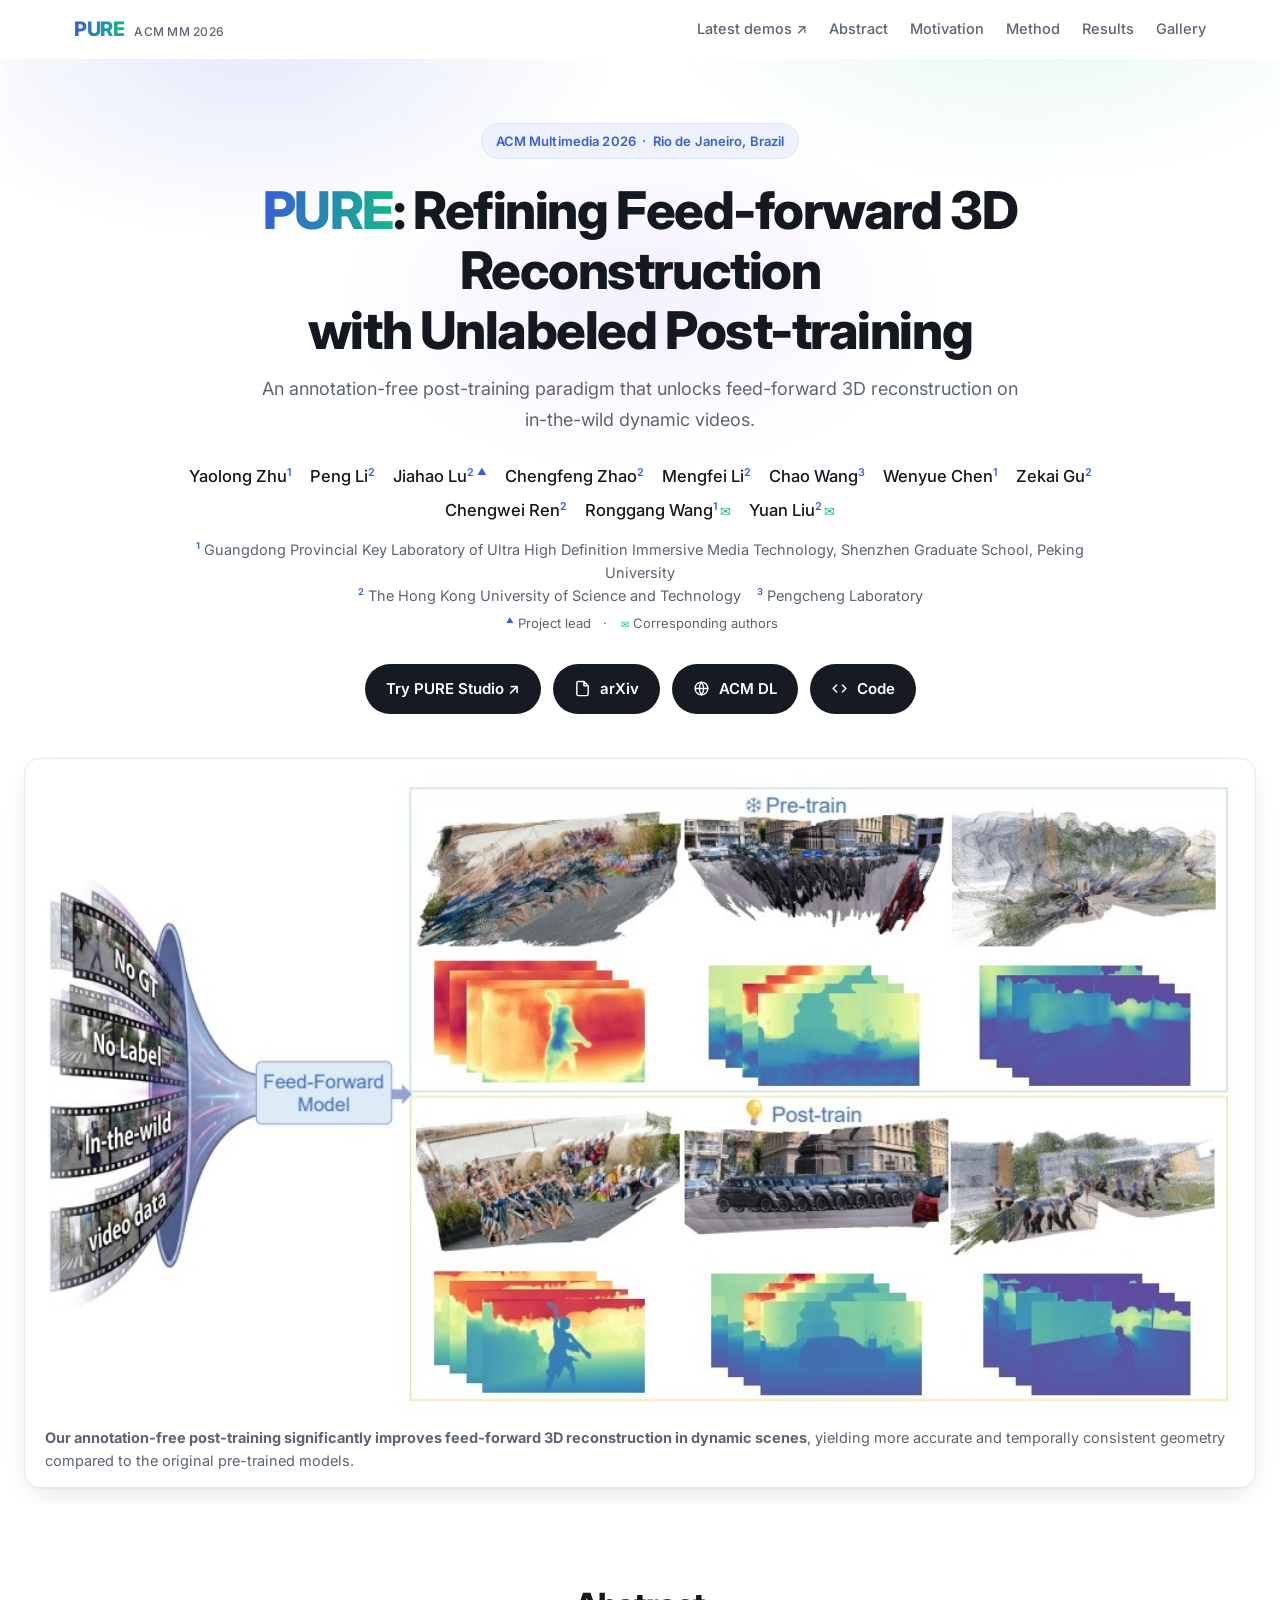
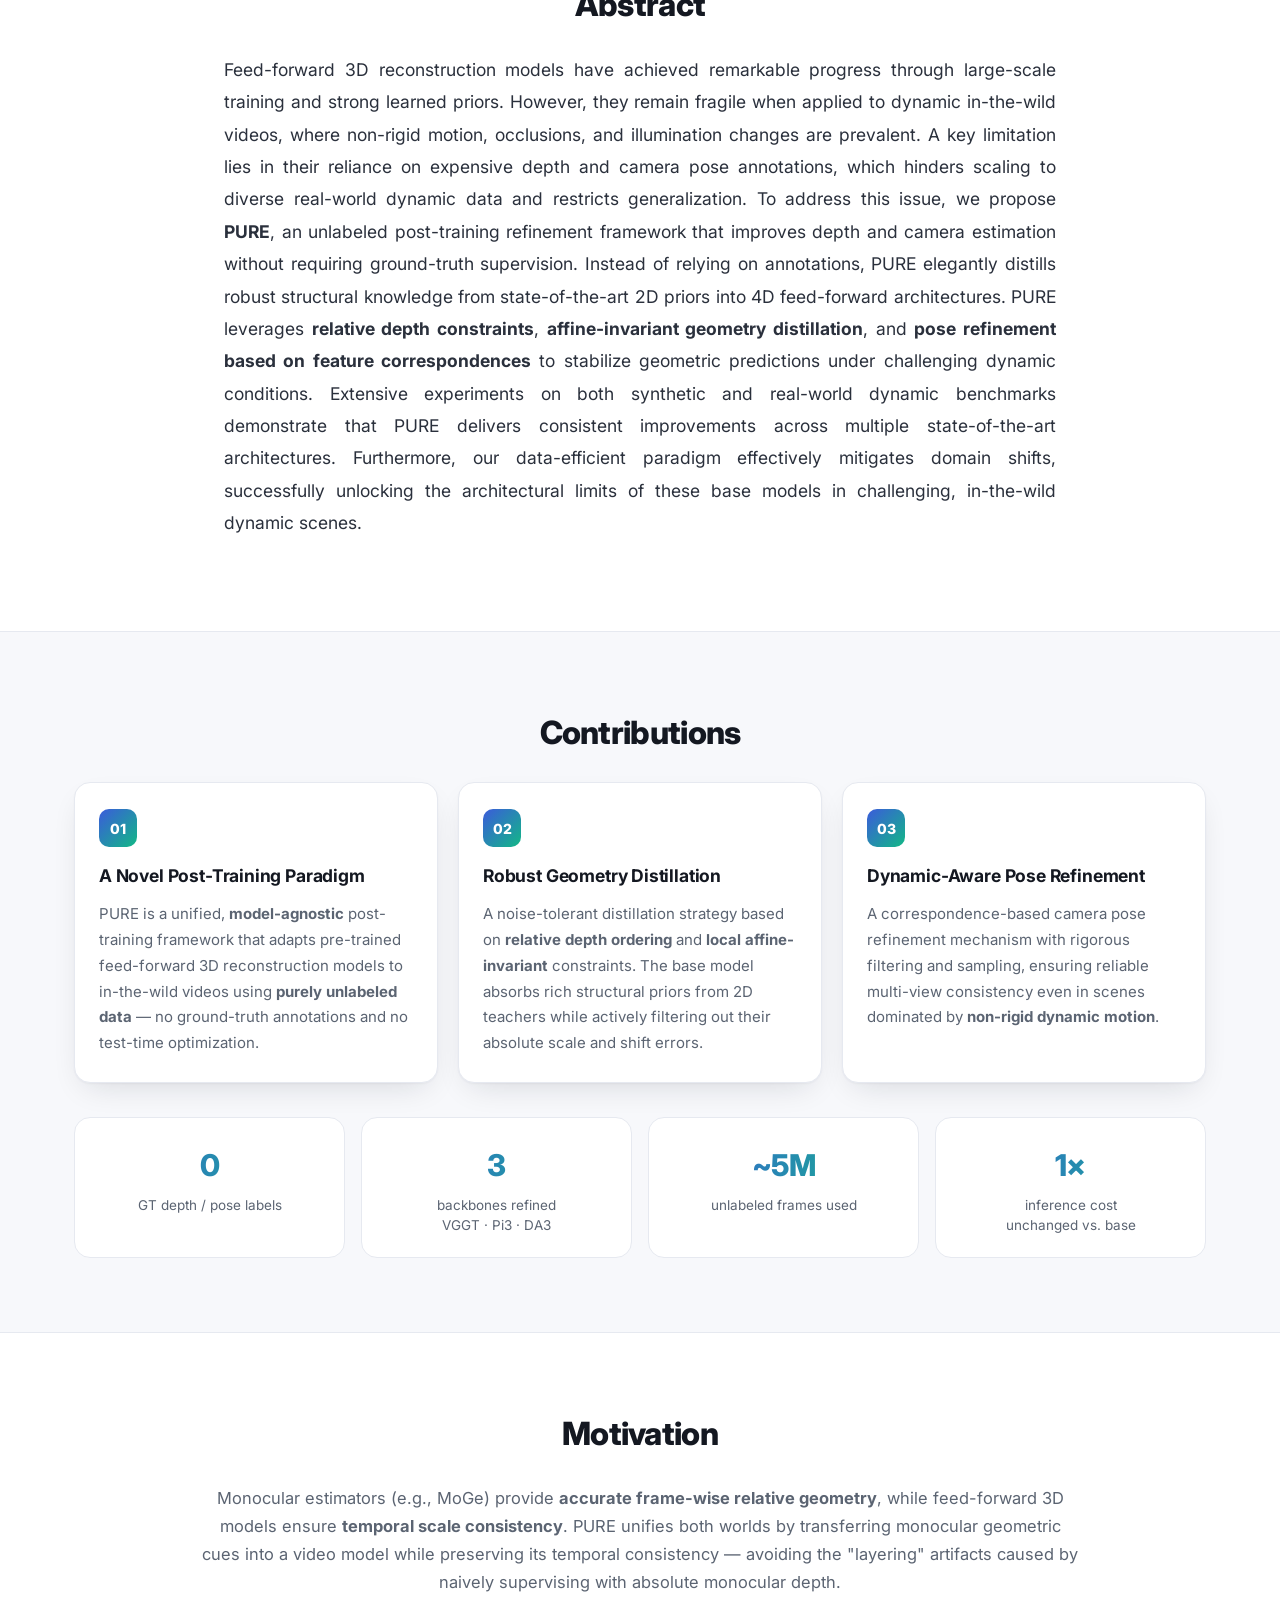
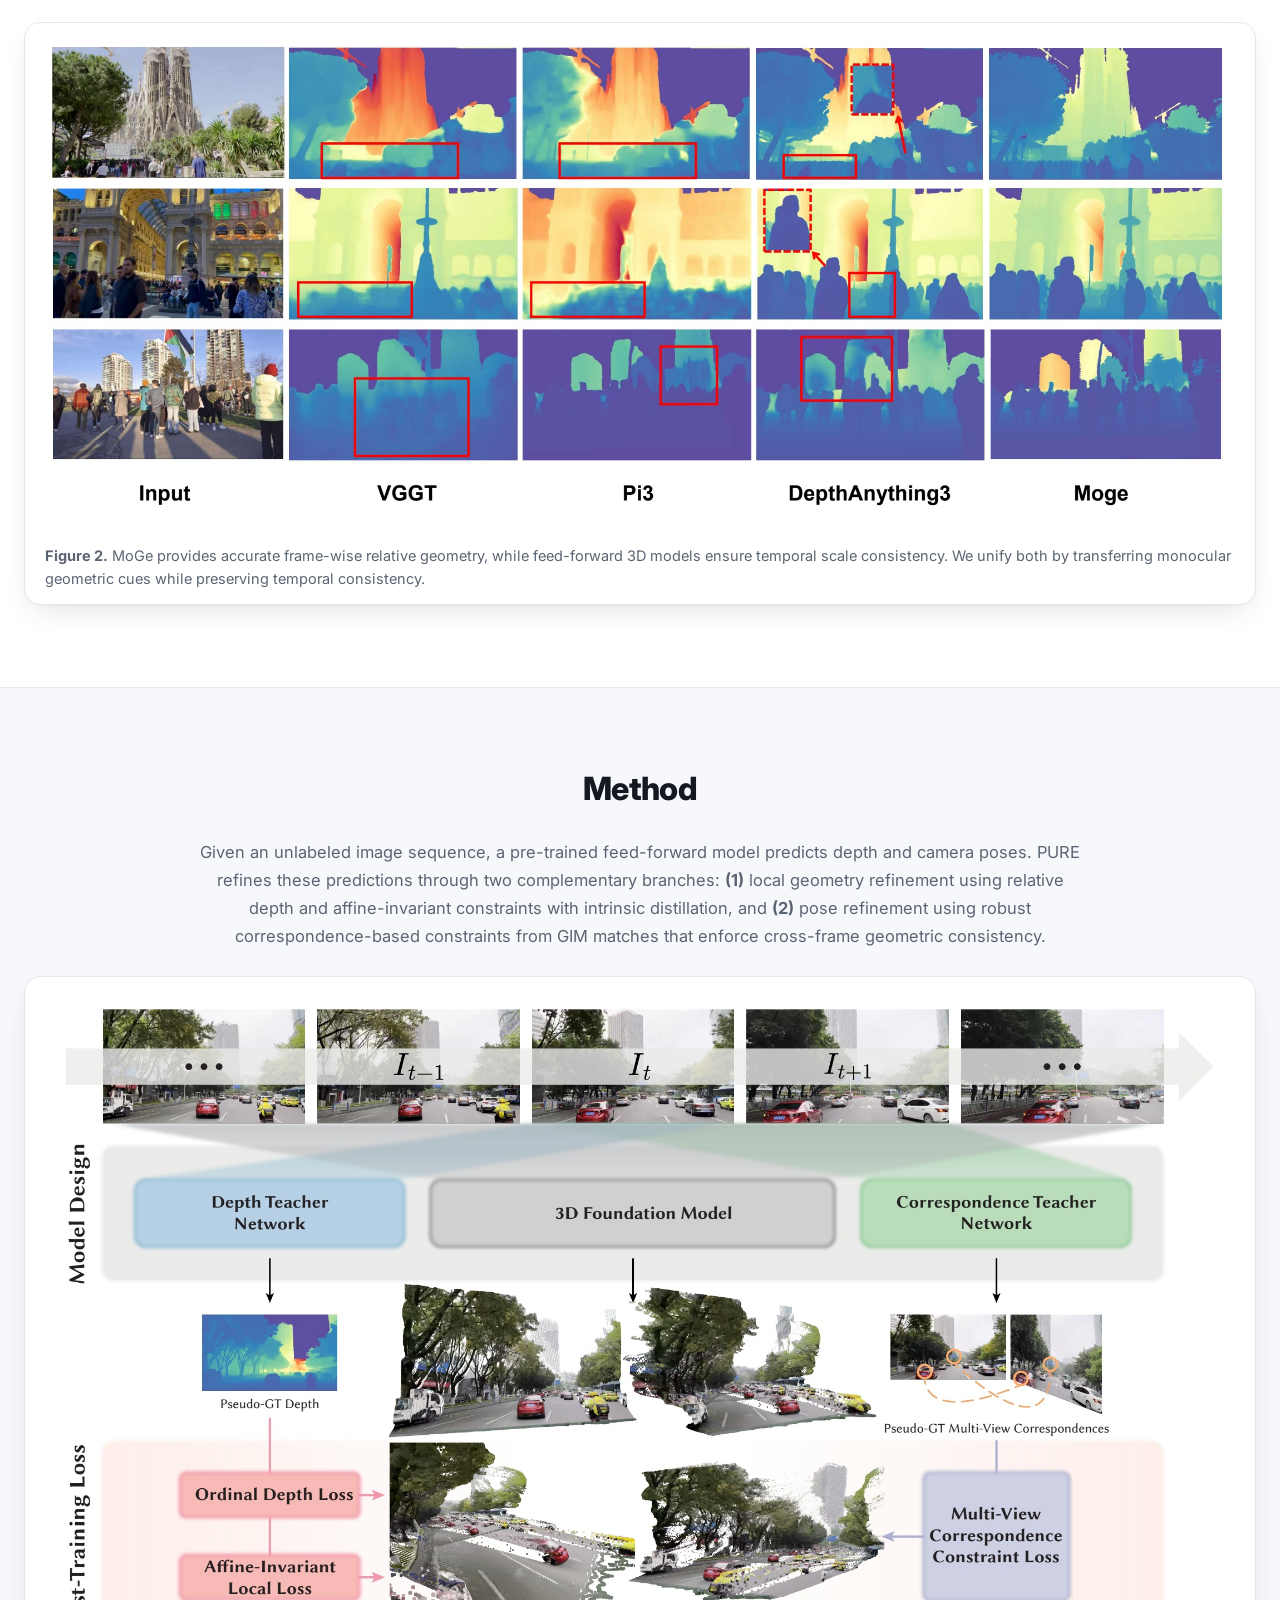
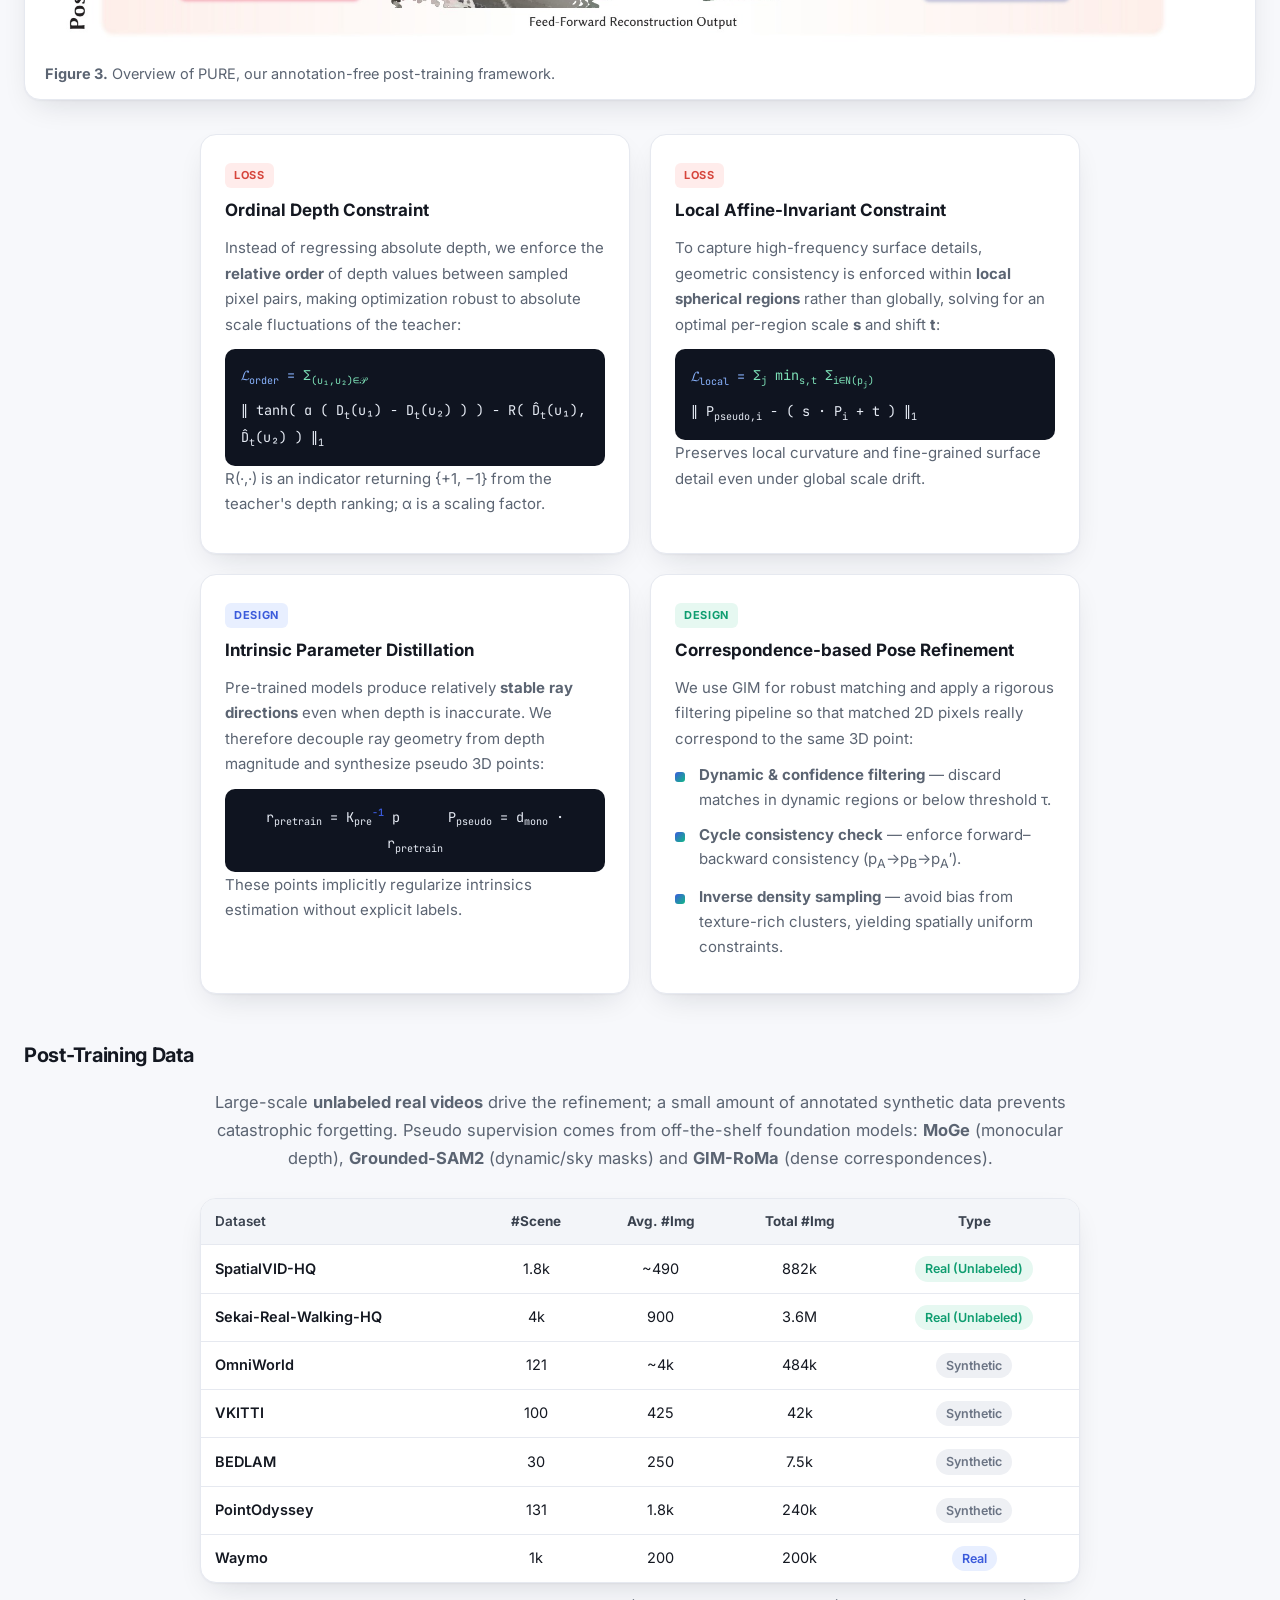
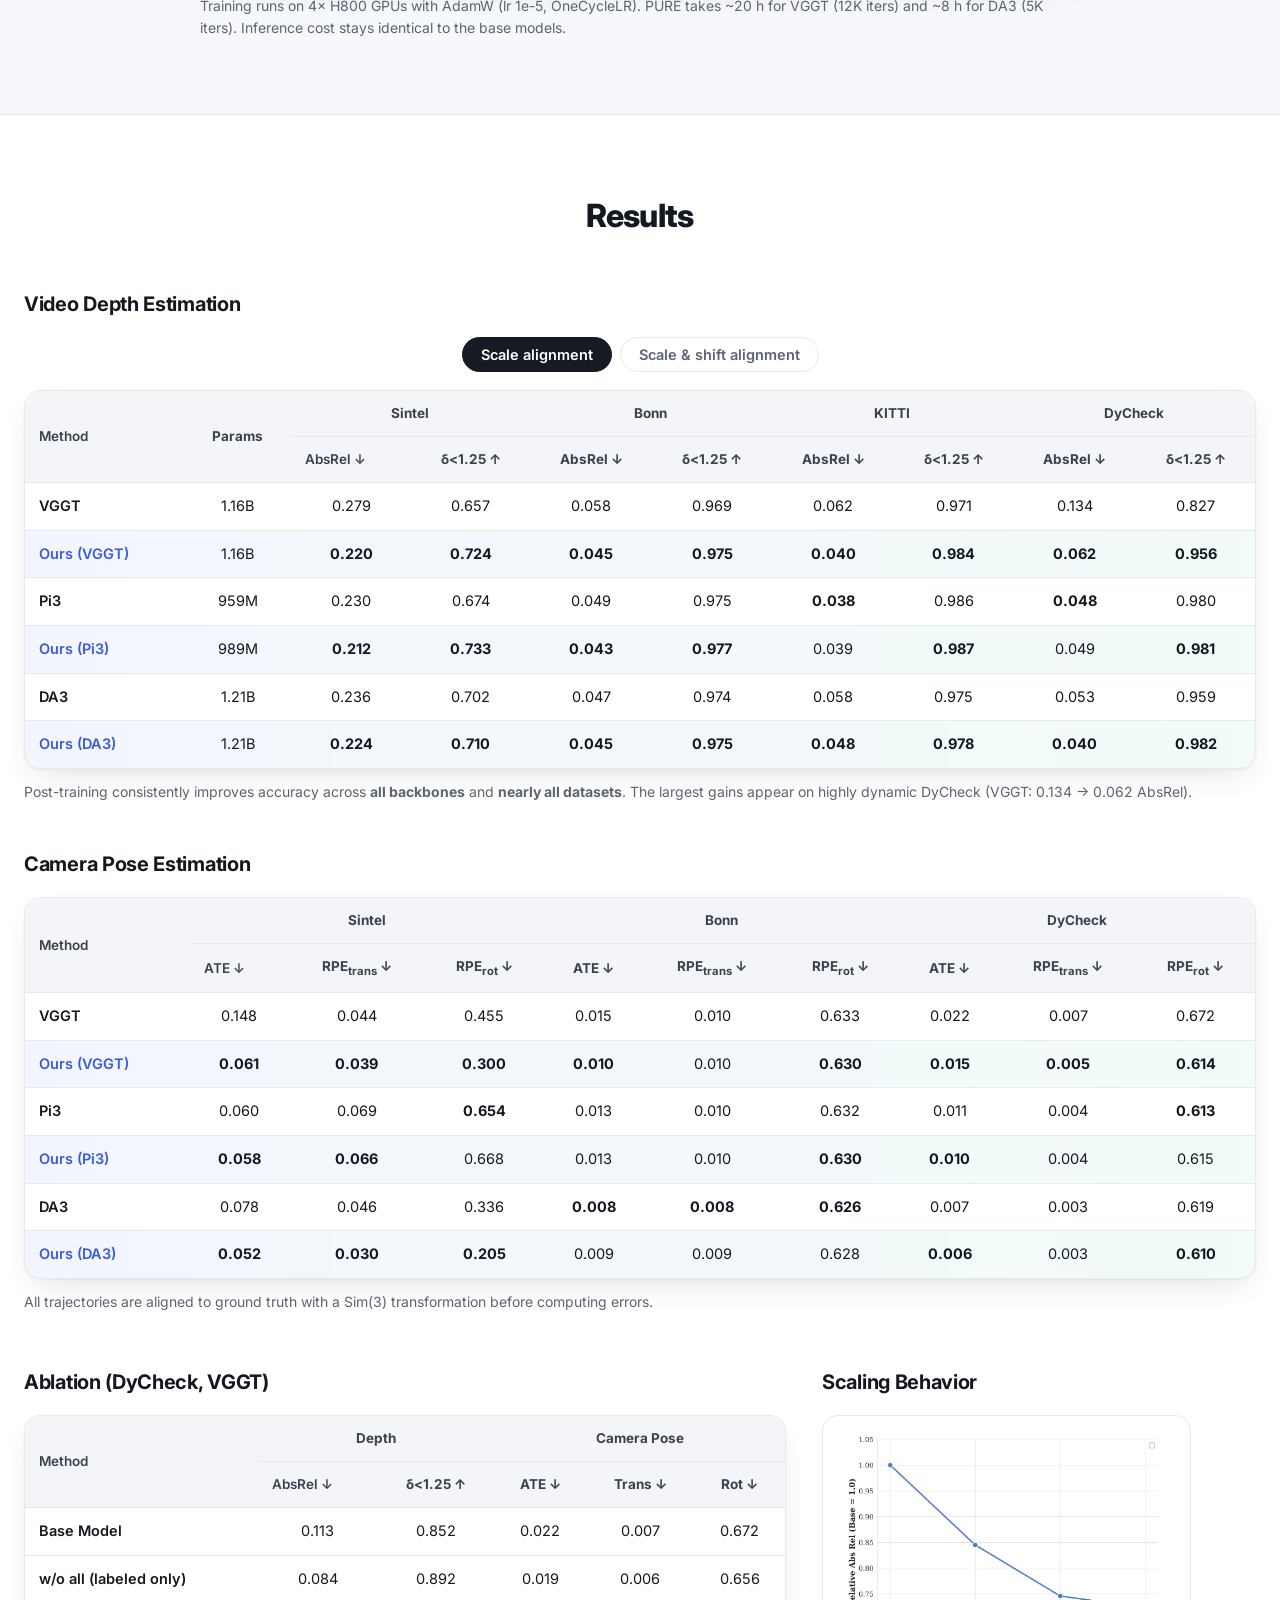
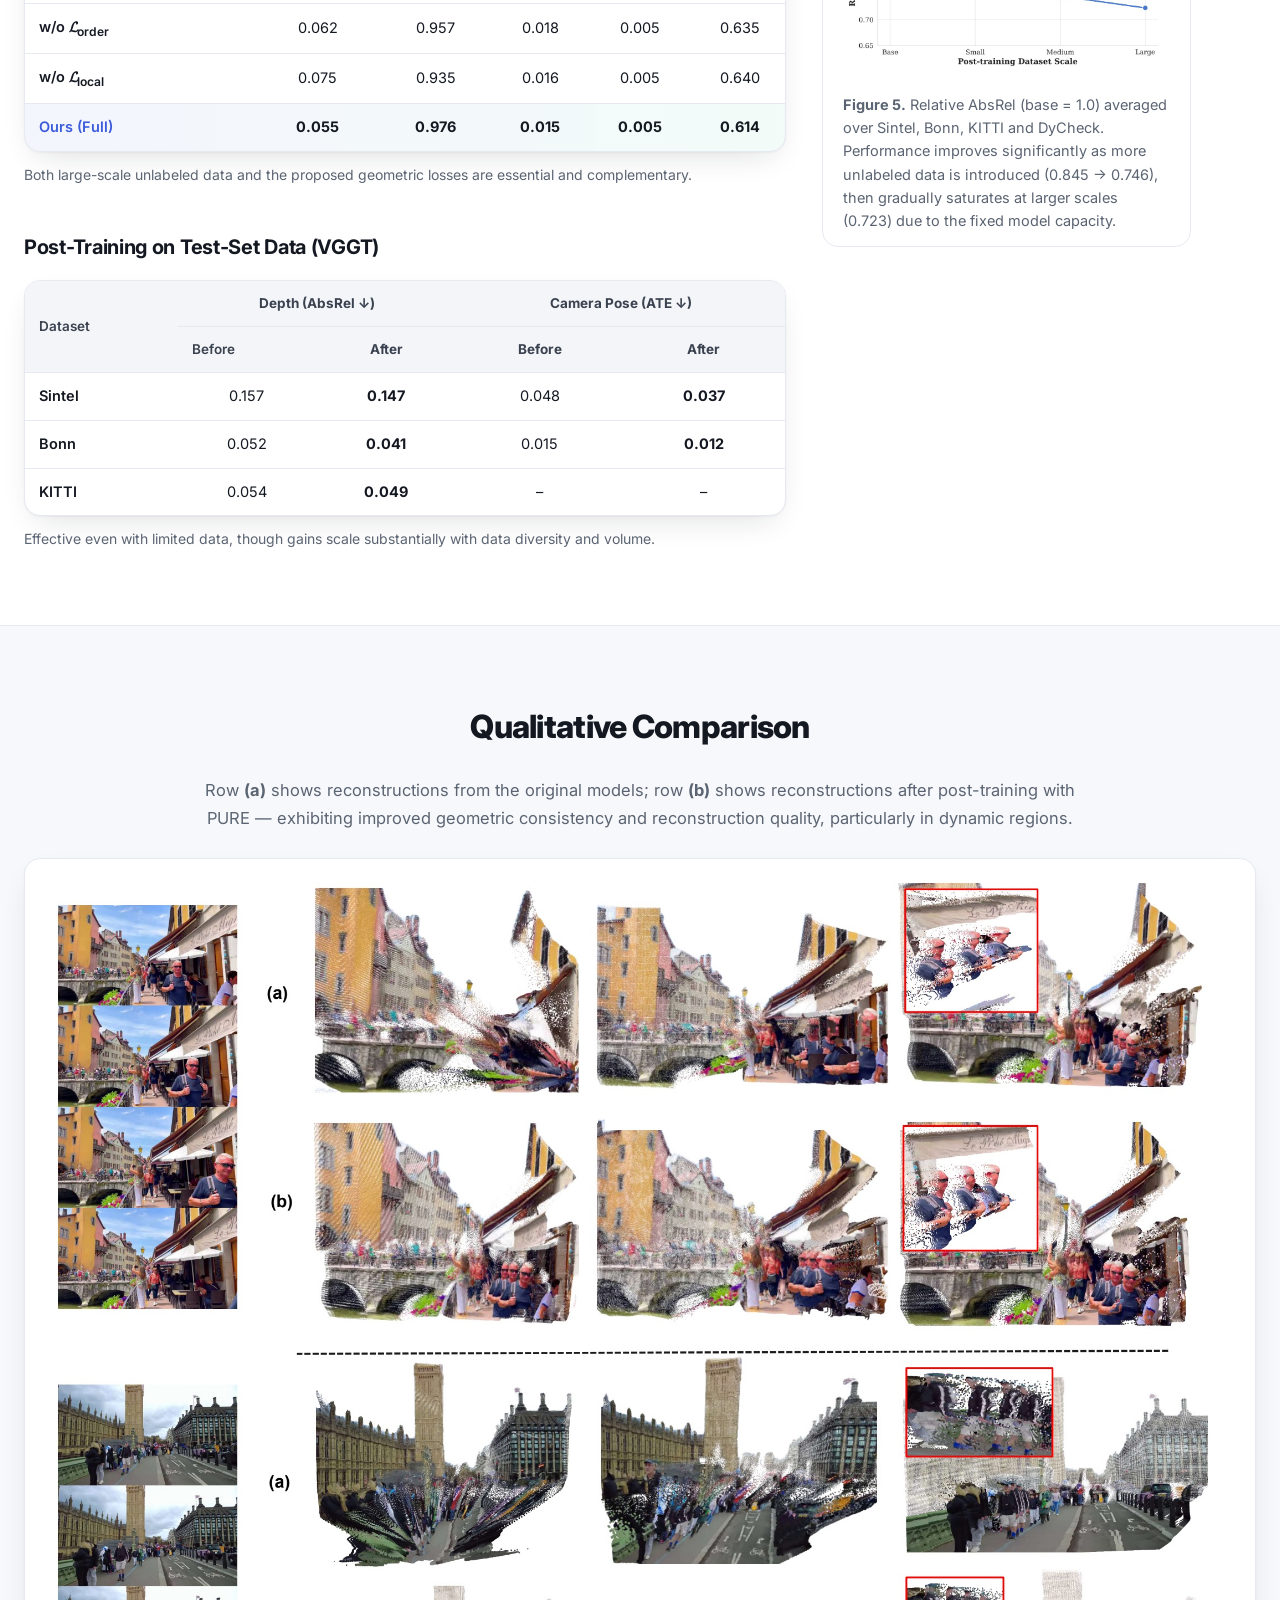
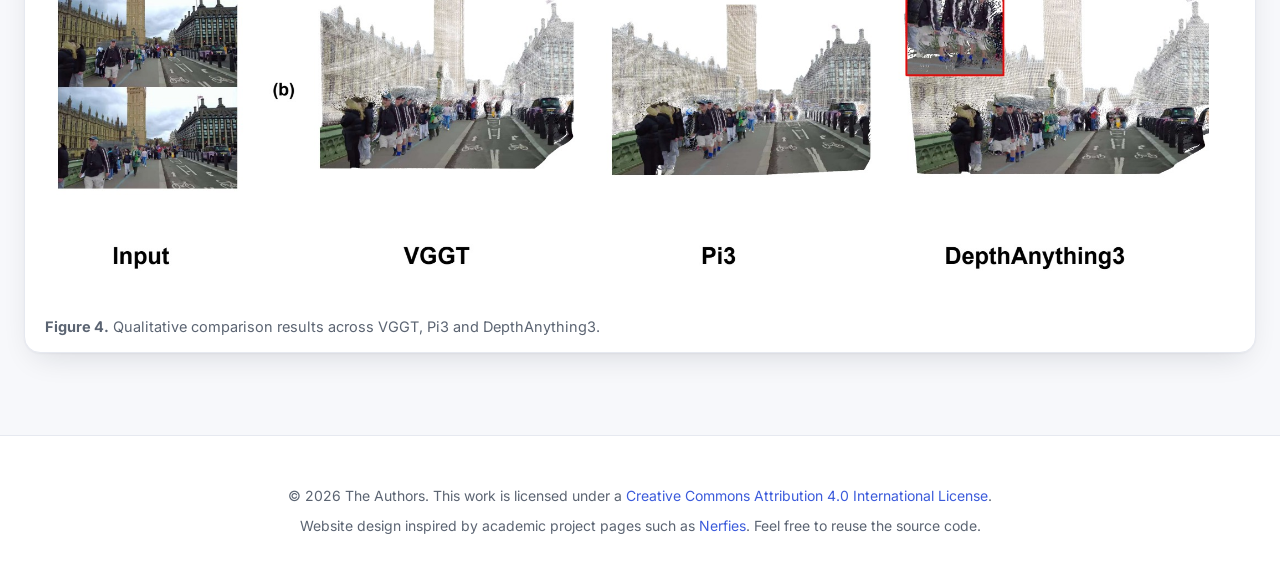
==== commit c42b916b: "Add live PURE Studio links and example input showcase" ====
--- a/paper.html
+++ b/paper.html
@@ -74,6 +74,7 @@
     </div>
 
     <div class="buttons">
+      <a class="btn btn-dark" href="https://huggingface.co/spaces/cyun9286/PURE-Studio" target="_blank" rel="noopener">Try PURE Studio ↗</a>
       <a class="btn btn-dark" href="https://arxiv.org/abs/2610.14698" target="_blank" rel="noopener">
         <svg viewBox="0 0 24 24" class="ic"><path d="M14 2H6a2 2 0 0 0-2 2v16a2 2 0 0 0 2 2h12a2 2 0 0 0 2-2V8z M14 2v6h6" fill="none" stroke="currentColor" stroke-width="2" stroke-linejoin="round"/></svg>
         arXiv
